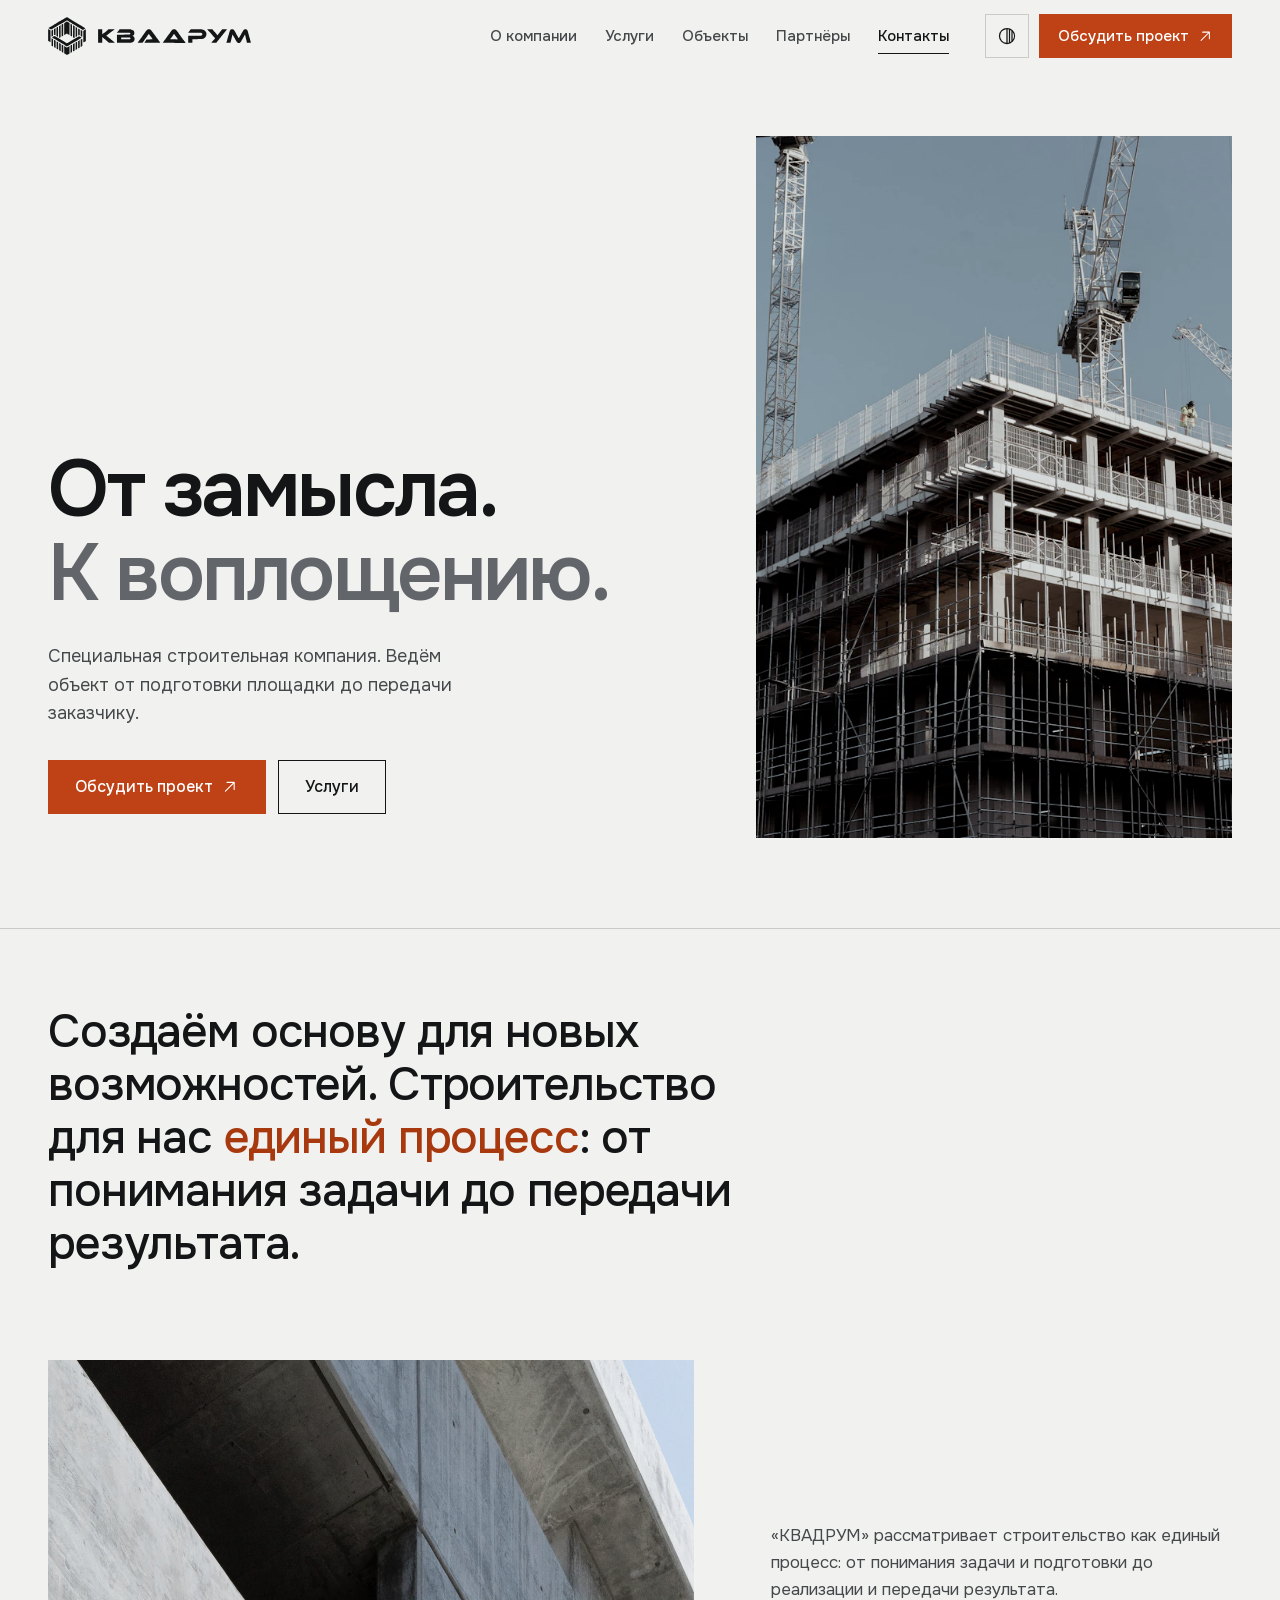
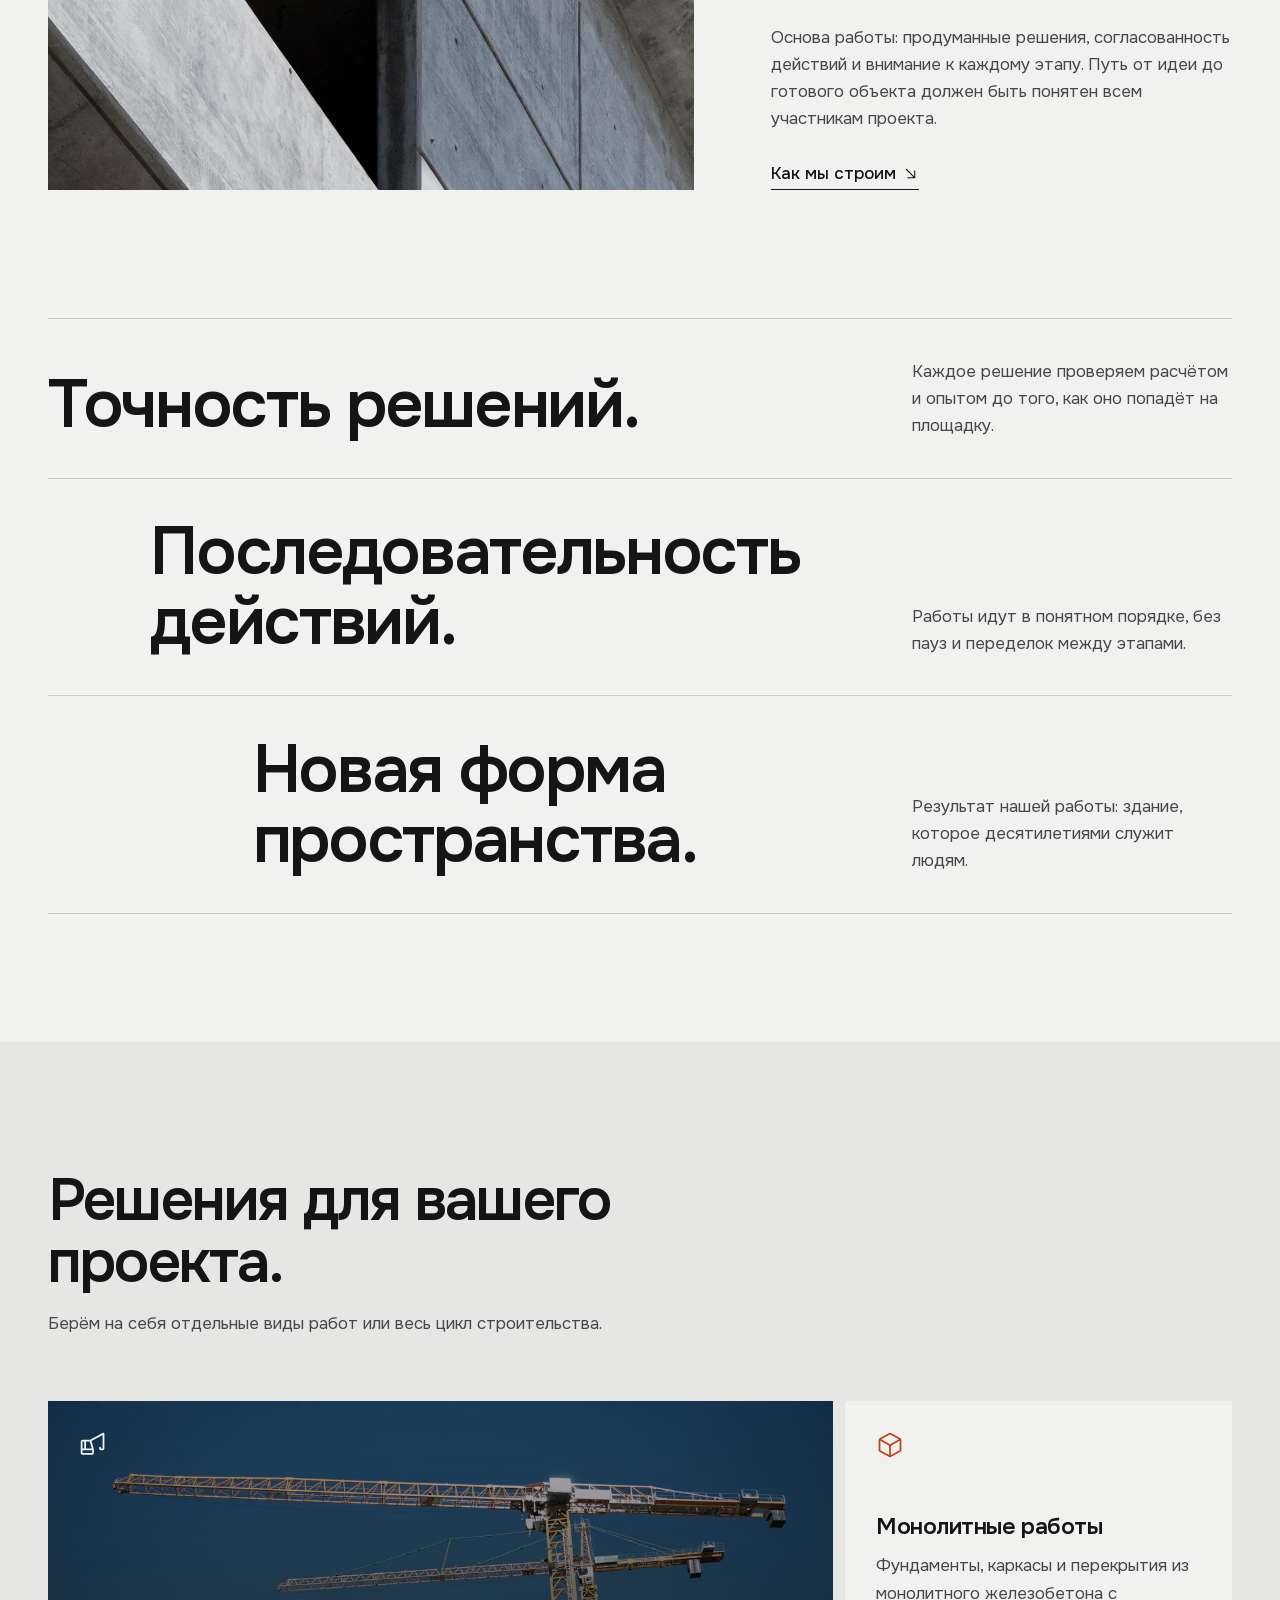
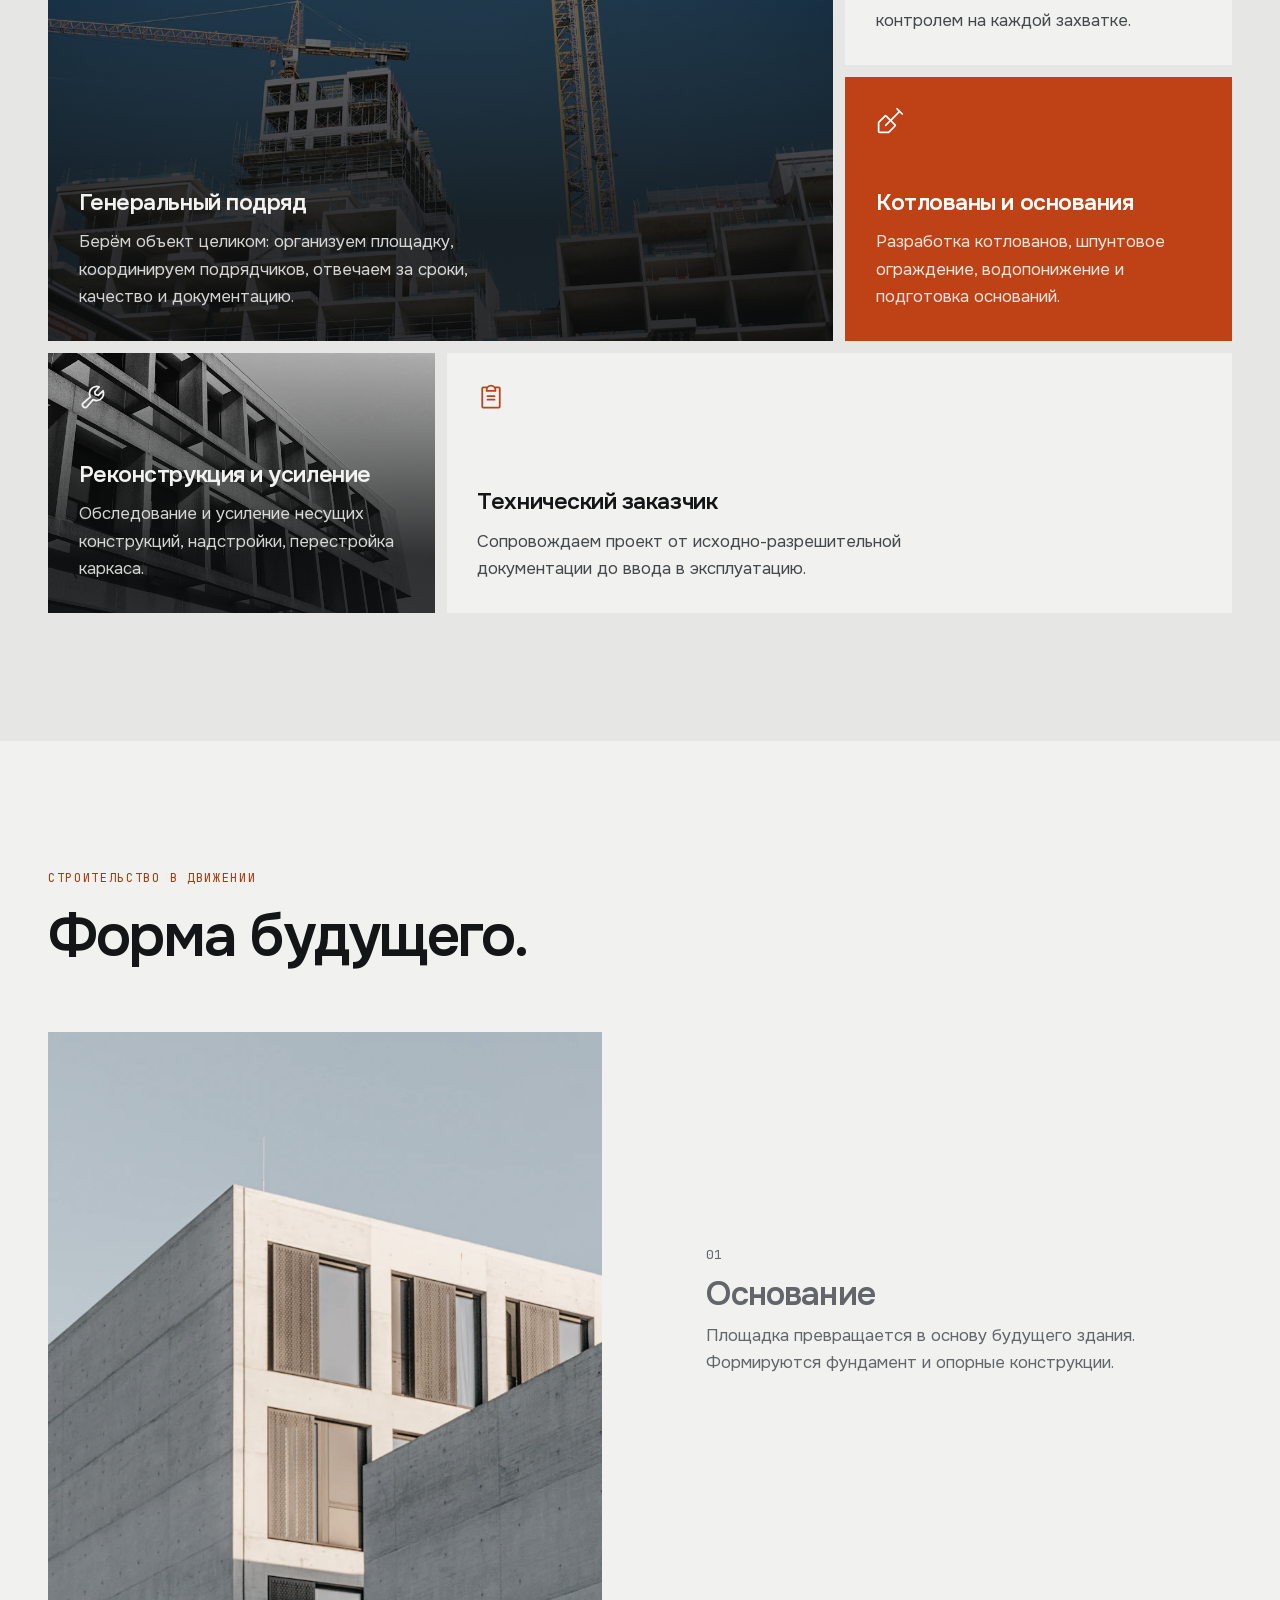
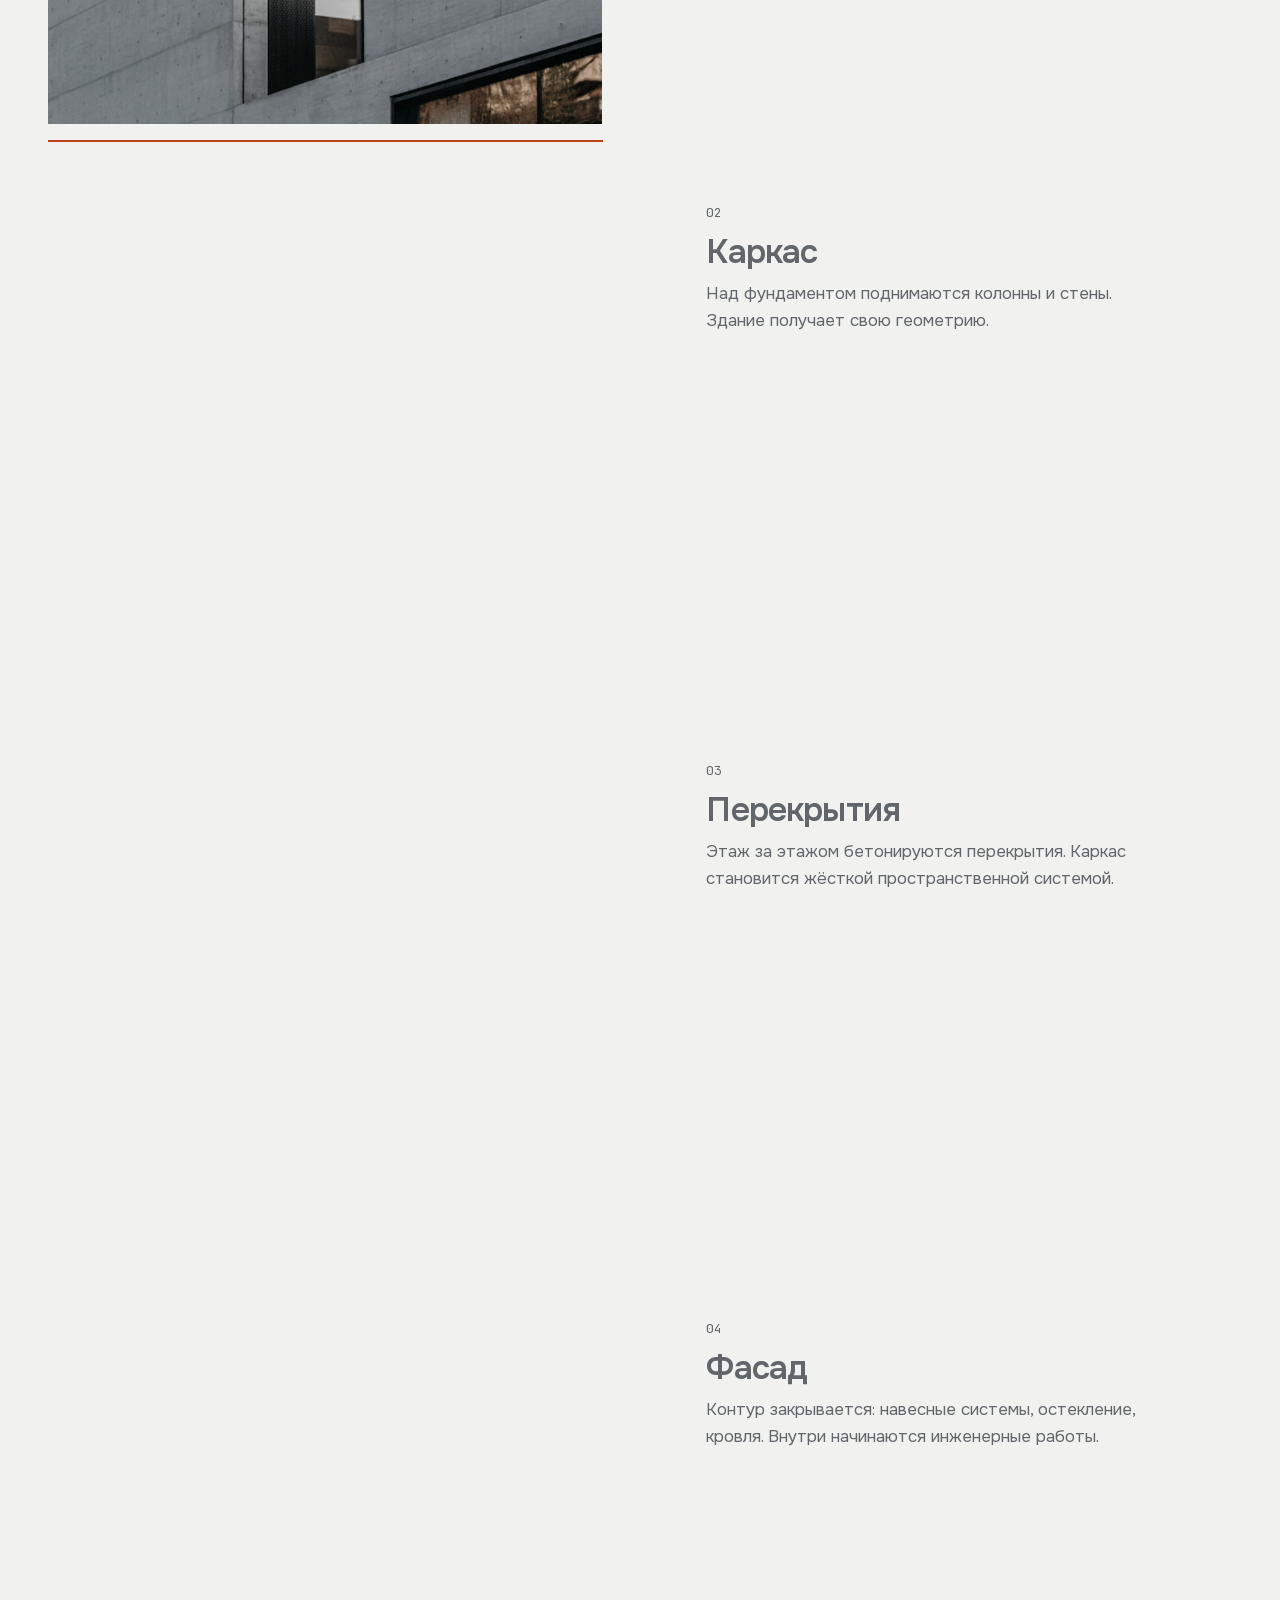
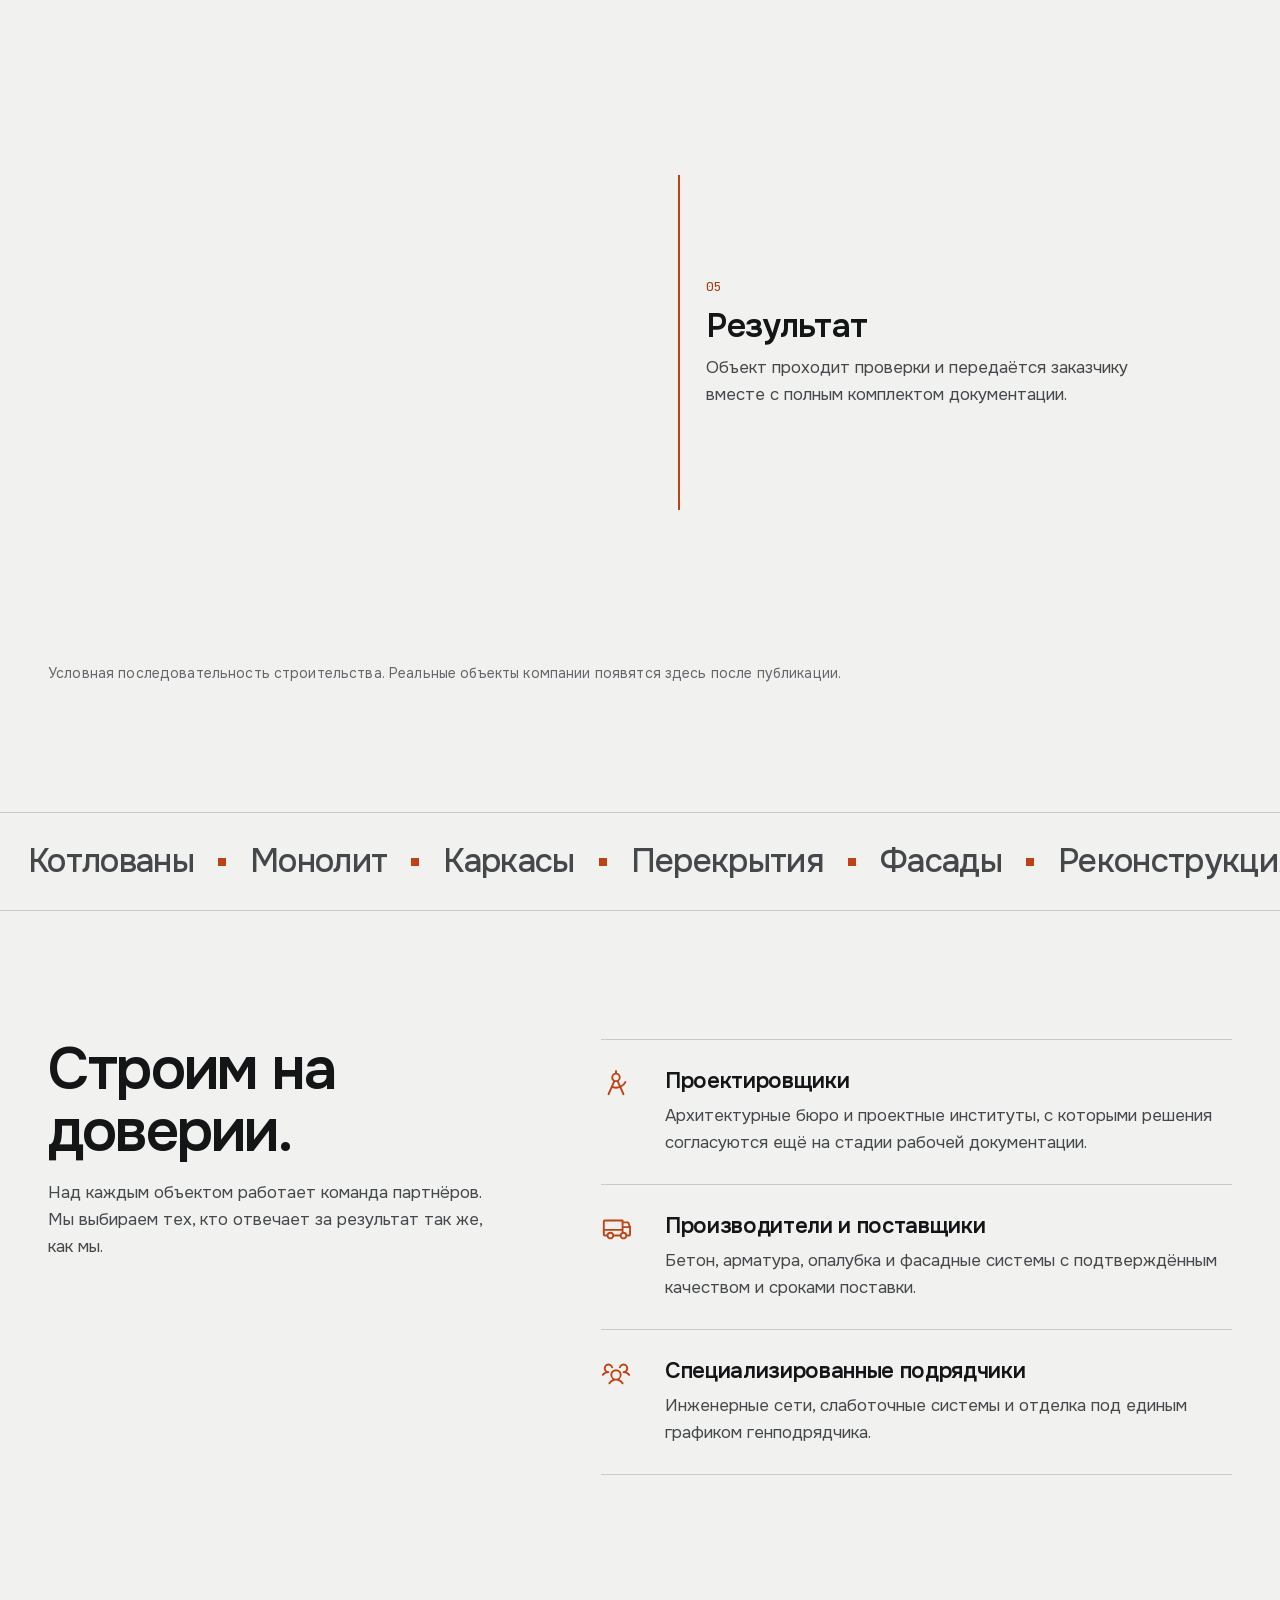
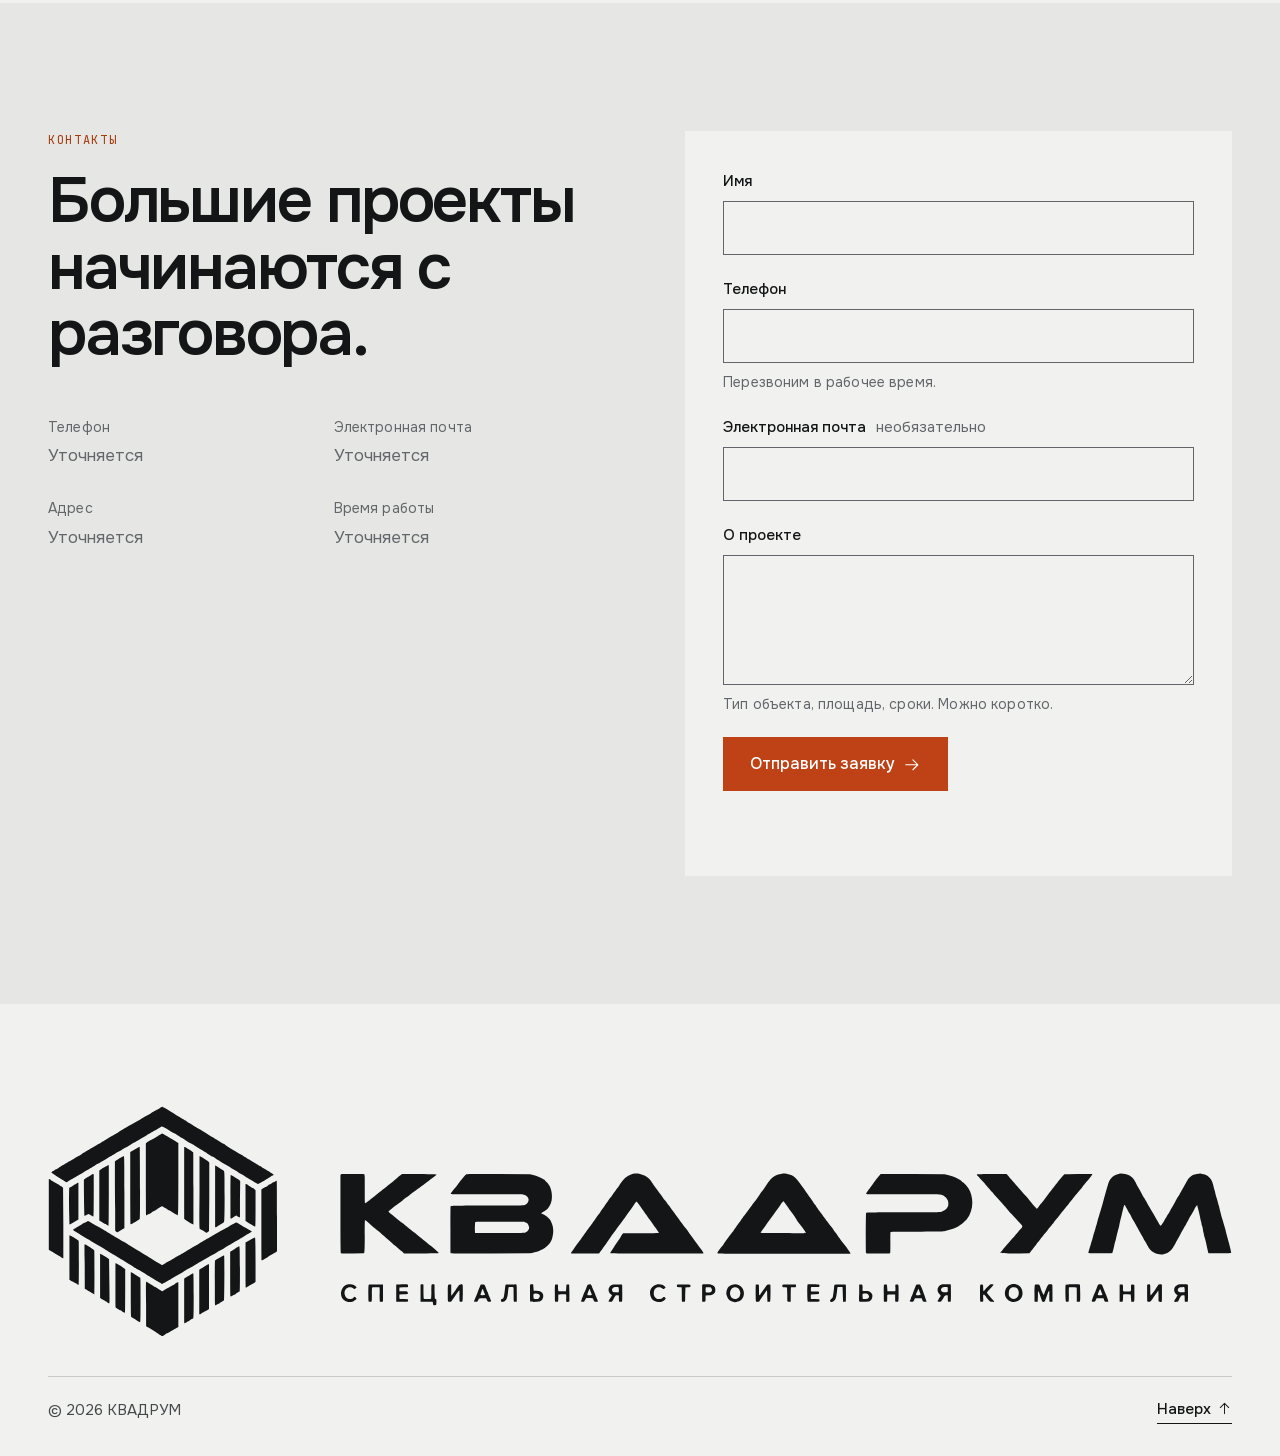
==== index.html @ 4ee28999 "Add files via upload" ====
<!doctype html>
<html lang="ru">
<head>
  <meta charset="utf-8">
  <meta name="robots" content="noindex, nofollow">
  <meta name="viewport" content="width=device-width, initial-scale=1, viewport-fit=cover">
  <title>КВАДРУМ | Специальная строительная компания</title>
  <meta name="description" content="КВАДРУМ ведёт строительство как единый процесс: от подготовки площадки и монолитных работ до сдачи объекта заказчику.">
  <meta name="theme-color" content="#f1f2f0" media="(prefers-color-scheme: light)" data-theme-color="light">
  <meta name="theme-color" content="#101112" media="(prefers-color-scheme: dark)" data-theme-color="dark">
  <meta property="og:type" content="website">
  <meta property="og:title" content="КВАДРУМ | Специальная строительная компания">
  <meta property="og:description" content="От замысла к воплощению. Строительство как единый процесс.">
  <link rel="icon" href="kvadrum-mark.png" type="image/png">

    <link rel="preload" href="onest-cyrillic.woff2" as="font" type="font/woff2" crossorigin>
  <link rel="preload" as="image" fetchpriority="high" href="hero-1280.webp">
  <link rel="stylesheet" href="styles.css">

  <script type="application/ld+json">
  {
    "@context": "https://schema.org",
    "@type": "GeneralContractor",
    "name": "КВАДРУМ",
    "description": "Специальная строительная компания",
    "logo": "kvadrum-logo.svg"
  }
  </script>
  <script>
    // "js" gates entrance/reveal states so the page stays fully visible without JS.
    document.documentElement.classList.add("js");
    // Theme: system by default, manual override remembered per viewer.
    try { const t = localStorage.getItem("kvadrum-theme"); if (t) document.documentElement.dataset.theme = t; } catch (e) {}
  </script>
</head>
<body>
  <svg width="0" height="0" style="position:absolute" aria-hidden="true" focusable="false">
    <symbol id="i-arrow-down-right" viewBox="0 0 256 256"><path d="M200,88V192a8,8,0,0,1-8,8H88a8,8,0,0,1,0-16h84.69L58.34,69.66A8,8,0,0,1,69.66,58.34L184,172.69V88a8,8,0,0,1,16,0Z"/></symbol>
    <symbol id="i-arrow-right" viewBox="0 0 256 256"><path d="M221.66,133.66l-72,72a8,8,0,0,1-11.32-11.32L196.69,136H40a8,8,0,0,1,0-16H196.69L138.34,61.66a8,8,0,0,1,11.32-11.32l72,72A8,8,0,0,1,221.66,133.66Z"/></symbol>
    <symbol id="i-arrow-up-right" viewBox="0 0 256 256"><path d="M200,64V168a8,8,0,0,1-16,0V83.31L69.66,197.66a8,8,0,0,1-11.32-11.32L172.69,72H88a8,8,0,0,1,0-16H192A8,8,0,0,1,200,64Z"/></symbol>
    <symbol id="i-arrow-up" viewBox="0 0 256 256"><path d="M205.66,117.66a8,8,0,0,1-11.32,0L136,59.31V216a8,8,0,0,1-16,0V59.31L61.66,117.66a8,8,0,0,1-11.32-11.32l72-72a8,8,0,0,1,11.32,0l72,72A8,8,0,0,1,205.66,117.66Z"/></symbol>
    <symbol id="i-circle-half" viewBox="0 0 256 256"><path d="M128,24A104,104,0,1,0,232,128,104.11,104.11,0,0,0,128,24Zm8,16.37a86.4,86.4,0,0,1,16,3V212.67a86.4,86.4,0,0,1-16,3Zm32,9.26a87.81,87.81,0,0,1,16,10.54V195.83a87.81,87.81,0,0,1-16,10.54ZM40,128a88.11,88.11,0,0,1,80-87.63V215.63A88.11,88.11,0,0,1,40,128Zm160,50.54V77.46a87.82,87.82,0,0,1,0,101.08Z"/></symbol>
    <symbol id="i-clipboard-text" viewBox="0 0 256 256"><path d="M168,152a8,8,0,0,1-8,8H96a8,8,0,0,1,0-16h64A8,8,0,0,1,168,152Zm-8-40H96a8,8,0,0,0,0,16h64a8,8,0,0,0,0-16Zm56-64V216a16,16,0,0,1-16,16H56a16,16,0,0,1-16-16V48A16,16,0,0,1,56,32H92.26a47.92,47.92,0,0,1,71.48,0H200A16,16,0,0,1,216,48ZM96,64h64a32,32,0,0,0-64,0ZM200,48H173.25A47.93,47.93,0,0,1,176,64v8a8,8,0,0,1-8,8H88a8,8,0,0,1-8-8V64a47.93,47.93,0,0,1,2.75-16H56V216H200Z"/></symbol>
    <symbol id="i-compass-tool" viewBox="0 0 256 256"><path d="M215.12,123.64a8,8,0,1,0-14.24-7.28,79.58,79.58,0,0,1-33.08,33.5l-16.58-37.32A40,40,0,0,0,136,40.8V24a8,8,0,0,0-16,0V40.8a40,40,0,0,0-15.22,71.74L56.69,220.75a8,8,0,1,0,14.62,6.5l25.14-56.56A95.48,95.48,0,0,0,128,176a99.13,99.13,0,0,0,31.6-5.21l25.09,56.46a8,8,0,0,0,14.62-6.5l-25-56.25A95.81,95.81,0,0,0,215.12,123.64ZM128,56a24,24,0,1,1-24,24A24,24,0,0,1,128,56Zm0,104a79.52,79.52,0,0,1-25-4l16.42-36.94a39.81,39.81,0,0,0,17.2,0l16.48,37.06A83.21,83.21,0,0,1,128,160Z"/></symbol>
    <symbol id="i-crane" viewBox="0 0 256 256"><path d="M228.12,17.14a8,8,0,0,0-7.88-.2L102,80H32A16,16,0,0,0,16,96V200a16,16,0,0,0,16,16h88a16,16,0,0,0,16-16V168a7.81,7.81,0,0,0-.34-2.3L113.54,92,216,37.33V160H200v-8a8,8,0,0,0-16,0v8a16,16,0,0,0,16,16h16a16,16,0,0,0,16-16V24A8,8,0,0,0,228.12,17.14ZM98.05,96l19.2,64H64V96ZM48,96v64H32V96ZM32,200h0V176h88v24Z"/></symbol>
    <symbol id="i-cube" viewBox="0 0 256 256"><path d="M223.68,66.15,135.68,18h0a15.88,15.88,0,0,0-15.36,0l-88,48.17a16,16,0,0,0-8.32,14v95.64a16,16,0,0,0,8.32,14l88,48.17a15.88,15.88,0,0,0,15.36,0l88-48.17a16,16,0,0,0,8.32-14V80.18A16,16,0,0,0,223.68,66.15ZM128,32h0l80.34,44L128,120,47.66,76ZM40,90l80,43.78v85.79L40,175.82Zm96,129.57V133.82L216,90v85.78Z"/></symbol>
    <symbol id="i-list" viewBox="0 0 256 256"><path d="M224,128a8,8,0,0,1-8,8H40a8,8,0,0,1,0-16H216A8,8,0,0,1,224,128ZM40,72H216a8,8,0,0,0,0-16H40a8,8,0,0,0,0,16ZM216,184H40a8,8,0,0,0,0,16H216a8,8,0,0,0,0-16Z"/></symbol>
    <symbol id="i-shovel" viewBox="0 0 256 256"><path d="M245.66,58.34l-48-48a8,8,0,0,0-11.32,11.32L204.69,40l-71,71L99.31,76.68a16,16,0,0,0-22.62,0l-56,56A15.89,15.89,0,0,0,16,144v80a16,16,0,0,0,16,16h80a15.86,15.86,0,0,0,11.31-4.69l56-56a16,16,0,0,0,0-22.62L145,122.34l71-71,18.34,18.35a8,8,0,0,0,11.32-11.32ZM168,168l-56,56H32V144L88,88l34.34,34.34-40,40a8,8,0,0,0,11.32,11.32l40-40Z"/></symbol>
    <symbol id="i-truck" viewBox="0 0 256 256"><path d="M255.42,117l-14-35A15.93,15.93,0,0,0,226.58,72H192V64a8,8,0,0,0-8-8H32A16,16,0,0,0,16,72V184a16,16,0,0,0,16,16H49a32,32,0,0,0,62,0h50a32,32,0,0,0,62,0h17a16,16,0,0,0,16-16V120A7.94,7.94,0,0,0,255.42,117ZM192,88h34.58l9.6,24H192ZM32,72H176v64H32ZM80,208a16,16,0,1,1,16-16A16,16,0,0,1,80,208Zm81-24H111a32,32,0,0,0-62,0H32V152H176v12.31A32.11,32.11,0,0,0,161,184Zm31,24a16,16,0,1,1,16-16A16,16,0,0,1,192,208Zm48-24H223a32.06,32.06,0,0,0-31-24V128h48Z"/></symbol>
    <symbol id="i-users-three" viewBox="0 0 256 256"><path d="M244.8,150.4a8,8,0,0,1-11.2-1.6A51.6,51.6,0,0,0,192,128a8,8,0,0,1-7.37-4.89,8,8,0,0,1,0-6.22A8,8,0,0,1,192,112a24,24,0,1,0-23.24-30,8,8,0,1,1-15.5-4A40,40,0,1,1,219,117.51a67.94,67.94,0,0,1,27.43,21.68A8,8,0,0,1,244.8,150.4ZM190.92,212a8,8,0,1,1-13.84,8,57,57,0,0,0-98.16,0,8,8,0,1,1-13.84-8,72.06,72.06,0,0,1,33.74-29.92,48,48,0,1,1,58.36,0A72.06,72.06,0,0,1,190.92,212ZM128,176a32,32,0,1,0-32-32A32,32,0,0,0,128,176ZM72,120a8,8,0,0,0-8-8A24,24,0,1,1,87.24,82a8,8,0,1,0,15.5-4A40,40,0,1,0,37,117.51,67.94,67.94,0,0,0,9.6,139.19a8,8,0,1,0,12.8,9.61A51.6,51.6,0,0,1,64,128,8,8,0,0,0,72,120Z"/></symbol>
    <symbol id="i-wrench" viewBox="0 0 256 256"><path d="M226.76,69a8,8,0,0,0-12.84-2.88l-40.3,37.19-17.23-3.7-3.7-17.23,37.19-40.3A8,8,0,0,0,187,29.24,72,72,0,0,0,88,96,72.34,72.34,0,0,0,94,124.94L33.79,177c-.15.12-.29.26-.43.39a32,32,0,0,0,45.26,45.26c.13-.13.27-.28.39-.42L131.06,162A72,72,0,0,0,232,96,71.56,71.56,0,0,0,226.76,69ZM160,152a56.14,56.14,0,0,1-27.07-7,8,8,0,0,0-9.92,1.77L67.11,211.51a16,16,0,0,1-22.62-22.62L109.18,133a8,8,0,0,0,1.77-9.93,56,56,0,0,1,58.36-82.31l-31.2,33.81a8,8,0,0,0-1.94,7.1L141.83,108a8,8,0,0,0,6.14,6.14l26.35,5.66a8,8,0,0,0,7.1-1.94l33.81-31.2A56.06,56.06,0,0,1,160,152Z"/></symbol>
    <symbol id="i-x" viewBox="0 0 256 256"><path d="M205.66,194.34a8,8,0,0,1-11.32,11.32L128,139.31,61.66,205.66a8,8,0,0,1-11.32-11.32L116.69,128,50.34,61.66A8,8,0,0,1,61.66,50.34L128,116.69l66.34-66.35a8,8,0,0,1,11.32,11.32L139.31,128Z"/></symbol>
  </svg>
  <a class="skip" href="#main">Перейти к содержанию</a>

  <header class="nav" id="top">
    <div class="nav__inner wrap">
      <a class="brand" href="#top" aria-label="КВАДРУМ, на главную">
        <span class="brand__mark" aria-hidden="true"></span>
        <span class="brand__word" aria-hidden="true"></span>
      </a>
      <nav class="nav__links" aria-label="Основная навигация">
        <a href="#about">О компании</a>
        <a href="#services">Услуги</a>
        <a href="#projects">Объекты</a>
        <a href="#partners">Партнёры</a>
        <a href="#contacts">Контакты</a>
      </nav>
      <div class="nav__actions">
        <button class="icon-btn" type="button" data-theme-toggle aria-label="Переключить тему">
          <svg class="ico" aria-hidden="true"><use href="#i-circle-half"/></svg>
        </button>
        <a class="btn btn--primary nav__cta" href="#contacts">Обсудить проект <svg class="ico" aria-hidden="true"><use href="#i-arrow-up-right"/></svg></a>
        <button class="icon-btn nav__burger" type="button" aria-expanded="false" aria-controls="mobile-menu" aria-label="Открыть меню">
          <svg class="ico burger__open" aria-hidden="true"><use href="#i-list"/></svg>
          <svg class="ico burger__close" aria-hidden="true"><use href="#i-x"/></svg>
        </button>
      </div>
    </div>
    <div class="mobile-menu" id="mobile-menu" inert>
      <nav class="wrap" aria-label="Мобильная навигация">
        <a href="#about">О компании</a>
        <a href="#services">Услуги</a>
        <a href="#projects">Объекты</a>
        <a href="#partners">Партнёры</a>
        <a href="#contacts">Контакты</a>
        <a class="btn btn--primary" href="#contacts">Обсудить проект <svg class="ico" aria-hidden="true"><use href="#i-arrow-up-right"/></svg></a>
      </nav>
    </div>
  </header>
  <div class="menu-scrim" data-menu-scrim aria-hidden="true"></div>

  <main id="main">
    <!-- HERO -->
    <section class="hero">
      <div class="hero__grid wrap">
        <div class="hero__copy">
          <h1 class="hero__title">
            <span class="line"><span data-split>От замысла.</span></span>
            <span class="line line--muted"><span data-split>К воплощению.</span></span>
          </h1>
          <p class="hero__lead" data-reveal>Специальная строительная компания. Ведём объект от подготовки площадки до передачи заказчику.</p>
          <div class="hero__ctas" data-reveal>
            <a class="btn btn--primary btn--lg" href="#contacts">Обсудить проект <svg class="ico" aria-hidden="true"><use href="#i-arrow-up-right"/></svg></a>
            <a class="btn btn--ghost btn--lg" href="#services">Услуги</a>
          </div>
        </div>
        <figure class="hero__media">
          <img
            src="hero-1280.webp" srcset="hero-720.webp 720w, hero-1280.webp 1280w" sizes="(min-width: 900px) 42vw, calc(100vw - 32px)"
            width="1100" height="1375" fetchpriority="high"
            alt="Монолитный каркас многоэтажного здания и башенный кран на строительной площадке">
        </figure>
      </div>
    </section>

    <!-- ABOUT -->
    <section class="about" id="about" aria-labelledby="about-title">
      <div class="wrap">
        <h2 class="statement" id="about-title" data-reveal>
          Создаём основу для новых возможностей. Строительство для нас <em>единый процесс</em>: от понимания задачи до передачи результата.
        </h2>
        <div class="about__grid">
          <figure class="about__media" data-reveal="clip">
            <img loading="lazy" decoding="async"
              src="about.webp"
              width="1200" height="800"
              alt="Консоль из архитектурного бетона на фоне неба">
          </figure>
          <div class="about__text">
            <p data-reveal>«КВАДРУМ» рассматривает строительство как единый процесс: от понимания задачи и подготовки до реализации и передачи результата.</p>
            <p data-reveal>Основа работы: продуманные решения, согласованность действий и внимание к каждому этапу. Путь от идеи до готового объекта должен быть понятен всем участникам проекта.</p>
            <a class="link-arrow" href="#projects" data-reveal>Как мы строим <svg class="ico" aria-hidden="true"><use href="#i-arrow-down-right"/></svg></a>
          </div>
        </div>
      </div>
    </section>

    <!-- PRINCIPLES -->
    <section class="principles" aria-label="Принципы работы">
      <div class="wrap">
        <ol class="principles__list">
          <li data-reveal>
            <span class="principles__word">Точность решений.</span>
            <span class="principles__note">Каждое решение проверяем расчётом и опытом до того, как оно попадёт на площадку.</span>
          </li>
          <li data-reveal>
            <span class="principles__word">Последовательность действий.</span>
            <span class="principles__note">Работы идут в понятном порядке, без пауз и переделок между этапами.</span>
          </li>
          <li data-reveal>
            <span class="principles__word">Новая форма пространства.</span>
            <span class="principles__note">Результат нашей работы: здание, которое десятилетиями служит людям.</span>
          </li>
        </ol>
      </div>
    </section>

    <!-- SERVICES -->
    <section class="services" id="services" aria-labelledby="services-title">
      <div class="wrap">
        <header class="section-head">
          <h2 class="section-title" id="services-title" data-reveal>Решения для вашего проекта.</h2>
          <p class="section-lead" data-reveal>Берём на себя отдельные виды работ или весь цикл строительства.</p>
        </header>

        <!-- TODO(контент): состав услуг предложен как черновик, сверить с реальными направлениями компании -->
        <div class="bento">
          <article class="tile tile--feature" data-reveal>
            <img class="tile__bg" loading="lazy" decoding="async"
              src="tile-cranes.webp"
              width="1200" height="900" alt="">
            <div class="tile__body">
              <svg class="ico tile__icon" aria-hidden="true"><use href="#i-crane"/></svg>
              <h3>Генеральный подряд</h3>
              <p>Берём объект целиком: организуем площадку, координируем подрядчиков, отвечаем за сроки, качество и документацию.</p>
            </div>
          </article>
          <article class="tile" data-reveal>
            <svg class="ico tile__icon" aria-hidden="true"><use href="#i-cube"/></svg>
            <h3>Монолитные работы</h3>
            <p>Фундаменты, каркасы и перекрытия из монолитного железобетона с контролем на каждой захватке.</p>
          </article>
          <article class="tile tile--accent" data-reveal>
            <svg class="ico tile__icon" aria-hidden="true"><use href="#i-shovel"/></svg>
            <h3>Котлованы и основания</h3>
            <p>Разработка котлованов, шпунтовое ограждение, водопонижение и подготовка оснований.</p>
          </article>
          <article class="tile tile--photo" data-reveal>
            <img class="tile__bg" loading="lazy" decoding="async"
              src="tile-concrete.webp"
              width="900" height="900" alt="">
            <div class="tile__body">
              <svg class="ico tile__icon" aria-hidden="true"><use href="#i-wrench"/></svg>
              <h3>Реконструкция и усиление</h3>
              <p>Обследование и усиление несущих конструкций, надстройки, перестройка каркаса.</p>
            </div>
          </article>
          <article class="tile tile--wide" data-reveal>
            <svg class="ico tile__icon" aria-hidden="true"><use href="#i-clipboard-text"/></svg>
            <h3>Технический заказчик</h3>
            <p>Сопровождаем проект от исходно-разрешительной документации до ввода в эксплуатацию.</p>
          </article>
        </div>
      </div>
    </section>

    <!-- PROCESS / OBJECTS -->
    <section class="process" id="projects" aria-labelledby="process-title">
      <div class="wrap">
        <header class="section-head">
          <p class="eyebrow" data-reveal>Строительство в движении</p>
          <h2 class="section-title" id="process-title" data-reveal>Форма будущего.</h2>
        </header>

        <div class="process__grid">
          <div class="process__stage" aria-hidden="true">
            <div class="process__frame">
              <img class="is-active" data-stage-img="0" loading="lazy" decoding="async" width="1000" height="1250" alt=""
                   src="stage-1.webp">
              <img data-stage-img="1" loading="lazy" decoding="async" width="1000" height="1250" alt=""
                   src="stage-2.webp">
              <img data-stage-img="2" loading="lazy" decoding="async" width="1000" height="1250" alt=""
                   src="stage-3.webp">
              <img data-stage-img="3" loading="lazy" decoding="async" width="1000" height="1250" alt=""
                   src="stage-4.webp">
              <img data-stage-img="4" loading="lazy" decoding="async" width="1000" height="1250" alt=""
                   src="stage-5.webp">
            </div>
            <div class="process__meter"><span data-stage-meter></span></div>
          </div>

          <ol class="process__steps">
            <li class="step" data-stage="0">
              <img class="step__img" loading="lazy" decoding="async" width="1000" height="700" alt="Арматурные каркасы колонн на уровне фундамента"
                   src="stage-1.webp">
              <span class="step__num">01</span>
              <h3>Основание</h3>
              <p>Площадка превращается в основу будущего здания. Формируются фундамент и опорные конструкции.</p>
            </li>
            <li class="step" data-stage="1">
              <img class="step__img" loading="lazy" decoding="async" width="1000" height="700" alt="Монтажник вяжет арматуру колонн"
                   src="stage-2.webp">
              <span class="step__num">02</span>
              <h3>Каркас</h3>
              <p>Над фундаментом поднимаются колонны и стены. Здание получает свою геометрию.</p>
            </li>
            <li class="step" data-stage="2">
              <img class="step__img" loading="lazy" decoding="async" width="1000" height="700" alt="Монолитные перекрытия и колонны строящегося здания"
                   src="stage-3.webp">
              <span class="step__num">03</span>
              <h3>Перекрытия</h3>
              <p>Этаж за этажом бетонируются перекрытия. Каркас становится жёсткой пространственной системой.</p>
            </li>
            <li class="step" data-stage="3">
              <img class="step__img" loading="lazy" decoding="async" width="1000" height="700" alt="Строительные леса вдоль фасада здания"
                   src="stage-4.webp">
              <span class="step__num">04</span>
              <h3>Фасад</h3>
              <p>Контур закрывается: навесные системы, остекление, кровля. Внутри начинаются инженерные работы.</p>
            </li>
            <li class="step" data-stage="4">
              <img class="step__img" loading="lazy" decoding="async" width="1000" height="700" alt="Готовое здание с фасадом из бетона и деревянных ламелей"
                   src="stage-5.webp">
              <span class="step__num">05</span>
              <h3>Результат</h3>
              <p>Объект проходит проверки и передаётся заказчику вместе с полным комплектом документации.</p>
            </li>
          </ol>
        </div>
        <p class="process__note">Условная последовательность строительства. Реальные объекты компании появятся здесь после публикации.</p>
      </div>
    </section>

    <!-- MARQUEE -->
    <div class="marquee" aria-hidden="true">
      <div class="marquee__track">
        <span>Котлованы</span><span>Монолит</span><span>Каркасы</span><span>Перекрытия</span><span>Фасады</span><span>Реконструкция</span><span>Усиление</span><span>Ввод в эксплуатацию</span>
        <span>Котлованы</span><span>Монолит</span><span>Каркасы</span><span>Перекрытия</span><span>Фасады</span><span>Реконструкция</span><span>Усиление</span><span>Ввод в эксплуатацию</span>
      </div>
    </div>

    <!-- PARTNERS -->
    <section class="partners" id="partners" aria-labelledby="partners-title">
      <div class="wrap partners__grid">
        <div class="partners__intro">
          <h2 class="section-title" id="partners-title" data-reveal>Строим на доверии.</h2>
          <p class="section-lead" data-reveal>Над каждым объектом работает команда партнёров. Мы выбираем тех, кто отвечает за результат так же, как мы.</p>
        </div>
        <!-- TODO(контент): заменить блок ролей на стену логотипов партнёров (SVG), когда будет согласован список -->
        <ul class="roles">
          <li data-reveal>
            <svg class="ico" aria-hidden="true"><use href="#i-compass-tool"/></svg>
            <div><h3>Проектировщики</h3><p>Архитектурные бюро и проектные институты, с которыми решения согласуются ещё на стадии рабочей документации.</p></div>
          </li>
          <li data-reveal>
            <svg class="ico" aria-hidden="true"><use href="#i-truck"/></svg>
            <div><h3>Производители и поставщики</h3><p>Бетон, арматура, опалубка и фасадные системы с подтверждённым качеством и сроками поставки.</p></div>
          </li>
          <li data-reveal>
            <svg class="ico" aria-hidden="true"><use href="#i-users-three"/></svg>
            <div><h3>Специализированные подрядчики</h3><p>Инженерные сети, слаботочные системы и отделка под единым графиком генподрядчика.</p></div>
          </li>
        </ul>
      </div>
    </section>

    <!-- CONTACTS -->
    <section class="contacts" id="contacts" aria-labelledby="contacts-title">
      <div class="wrap contacts__grid">
        <div class="contacts__intro">
          <p class="eyebrow" data-reveal>Контакты</p>
          <h2 class="contacts__title" id="contacts-title" data-reveal>Большие проекты начинаются с разговора.</h2>
          <!-- TODO(контент): заполнить реальные контакты -->
          <dl class="details" data-reveal>
            <div><dt>Телефон</dt><dd class="is-pending">Уточняется</dd></div>
            <div><dt>Электронная почта</dt><dd class="is-pending">Уточняется</dd></div>
            <div><dt>Адрес</dt><dd class="is-pending">Уточняется</dd></div>
            <div><dt>Время работы</dt><dd class="is-pending">Уточняется</dd></div>
          </dl>
        </div>

        <form class="form" novalidate data-reveal>
          <div class="field">
            <label for="f-name">Имя</label>
            <input id="f-name" name="name" type="text" autocomplete="name" enterkeyhint="next" required aria-describedby="f-name-err">
            <p class="field__error" id="f-name-err" hidden>Укажите, как к вам обращаться.</p>
          </div>
          <div class="field">
            <label for="f-phone">Телефон</label>
            <input id="f-phone" name="phone" type="tel" inputmode="tel" autocomplete="tel" enterkeyhint="next" required aria-describedby="f-phone-help f-phone-err">
            <p class="field__help" id="f-phone-help">Перезвоним в рабочее время.</p>
            <p class="field__error" id="f-phone-err" hidden>Проверьте номер: нужно не меньше 10 цифр.</p>
          </div>
          <div class="field">
            <label for="f-email">Электронная почта <span class="optional">необязательно</span></label>
            <input id="f-email" name="email" type="email" autocomplete="email" autocapitalize="none" enterkeyhint="next" aria-describedby="f-email-err">
            <p class="field__error" id="f-email-err" hidden>Похоже, в адресе опечатка.</p>
          </div>
          <div class="field">
            <label for="f-msg">О проекте</label>
            <textarea id="f-msg" name="message" rows="4" aria-describedby="f-msg-help"></textarea>
            <p class="field__help" id="f-msg-help">Тип объекта, площадь, сроки. Можно коротко.</p>
          </div>
          <button class="btn btn--primary btn--lg form__submit" type="submit">
            <span class="form__label">Отправить заявку</span>
            <svg class="ico" aria-hidden="true"><use href="#i-arrow-right"/></svg>
          </button>
          <p class="form__status" role="status" aria-live="polite"></p>
        </form>
      </div>
    </section>
  </main>

  <footer class="footer">
    <div class="wrap">
      <div class="footer__logo" role="img" aria-label="КВАДРУМ, специальная строительная компания"></div>
      <div class="footer__row">
        <span>© 2026 КВАДРУМ</span>
        <a class="link-arrow" href="#top">Наверх <svg class="ico" aria-hidden="true"><use href="#i-arrow-up"/></svg></a>
      </div>
    </div>
  </footer>

  <script src="main.js" defer></script>
</body>
</html>
---- styles.css ----
/* ==========================================================================
   КВАДРУМ landing
   Tokens: concrete neutrals + one signal accent. Shape system: all-sharp (radius 0).
   Z-index scale: nav 30, mobile menu 29, skip link 40.
   ========================================================================== */

:root {
  --bg: #f1f2f0;
  --surface: #e6e7e4;
  --surface-2: #dcdddA;
  --ink: #141516;
  --ink-2: #45484b;
  --ink-3: #62666a;
  --line: #c9cbc7;
  --accent: #bf4216;
  --accent-text: #a8390f;   /* small accent text on bg and surface, AA 4.5:1+ */
  --accent-ink: #ffffff;
  --accent-hover: #a8390f;
  --error: #b3261e;
  --scrim: rgb(16 17 18 / .72);

  --font: "Onest", system-ui, -apple-system, "Segoe UI", Roboto, sans-serif;
  --mono: "JetBrains Mono", ui-monospace, SFMono-Regular, Menlo, monospace;

  --wrap: 1360px;
  --gutter: clamp(16px, 4vw, 48px);
  --nav-h: 72px;
  --ease-out: cubic-bezier(0.23, 1, 0.32, 1);
  --ease-in-out: cubic-bezier(0.77, 0, 0.175, 1);

  color-scheme: light;
}

@media (prefers-color-scheme: dark) {
  :root:not([data-theme="light"]) {
    --bg: #101112;
    --surface: #18191b;
    --surface-2: #202224;
    --ink: #ecedea;
    --ink-2: #b4b7b3;
    --ink-3: #8e928e;
    --line: #2d3033;
    --accent: #e8622f;
    --accent-text: #e8622f;
    --accent-ink: #120a06;
    --accent-hover: #f07a4b;
    --error: #ff8a80;
    color-scheme: dark;
  }
}
:root[data-theme="dark"] {
  --bg: #101112;
  --surface: #18191b;
  --surface-2: #202224;
  --ink: #ecedea;
  --ink-2: #b4b7b3;
  --ink-3: #8e928e;
  --line: #2d3033;
  --accent: #e8622f;
  --accent-text: #e8622f;
  --accent-ink: #120a06;
  --accent-hover: #f07a4b;
  --error: #ff8a80;
  color-scheme: dark;
}

/* ---------- fonts (self-hosted variable fonts, cyrillic + latin subsets) ---------- */
@font-face { font-family: "Onest"; font-style: normal; font-weight: 400 700; font-display: swap;
  src: url(onest-cyrillic.woff2) format("woff2");
  unicode-range: U+0301, U+0400-045F, U+0490-0491, U+04B0-04B1, U+2116; }
@font-face { font-family: "Onest"; font-style: normal; font-weight: 400 700; font-display: swap;
  src: url(onest-latin.woff2) format("woff2");
  unicode-range: U+0000-00FF, U+0131, U+0152-0153, U+02BB-02BC, U+02C6, U+02DA, U+02DC, U+0304, U+0308, U+0329, U+2000-206F, U+20AC, U+2122, U+2191, U+2193, U+2212, U+2215, U+FEFF, U+FFFD; }
@font-face { font-family: "JetBrains Mono"; font-style: normal; font-weight: 400 500; font-display: swap;
  src: url(jbmono-cyrillic.woff2) format("woff2");
  unicode-range: U+0301, U+0400-045F, U+0490-0491, U+04B0-04B1, U+2116; }
@font-face { font-family: "JetBrains Mono"; font-style: normal; font-weight: 400 500; font-display: swap;
  src: url(jbmono-latin.woff2) format("woff2");
  unicode-range: U+0000-00FF, U+0131, U+0152-0153, U+02BB-02BC, U+02C6, U+02DA, U+02DC, U+0304, U+0308, U+0329, U+2000-206F, U+20AC, U+2122, U+2191, U+2193, U+2212, U+2215, U+FEFF, U+FFFD; }

/* ---------- base ---------- */
*, *::before, *::after { box-sizing: border-box; }
html { -webkit-text-size-adjust: 100%; -webkit-tap-highlight-color: transparent; scroll-behavior: smooth; scroll-padding-top: var(--nav-h); }
/* Mobile: instant taps (no double-tap-zoom wait) and no long-press text selection on controls. */
a, button, label { touch-action: manipulation; }
.btn, .icon-btn, .nav__links a, .mobile-menu a { -webkit-user-select: none; user-select: none; -webkit-touch-callout: none; }
body {
  margin: 0;
  background: var(--bg);
  color: var(--ink);
  font-family: var(--font);
  font-size: 1.0625rem; /* 17px at default size; scales with the reader's text-size setting */
  line-height: 1.6;
  font-optical-sizing: auto;
  -webkit-font-smoothing: antialiased;
  text-rendering: optimizeLegibility;
  overflow-x: clip;
}
img { display: block; max-width: 100%; height: auto; }
h1, h2, h3, p, ol, ul, dl, dd, figure { margin: 0; }
ol, ul { padding: 0; list-style: none; }
a { color: inherit; }
button { font: inherit; color: inherit; }

.ico { width: 1em; height: 1em; flex: none; fill: currentColor; }
::selection { background: var(--accent); color: var(--accent-ink); }

:focus-visible { outline: 2px solid var(--accent); outline-offset: 3px; }

.wrap {
  width: 100%; max-width: var(--wrap); margin-inline: auto;
  padding-left: max(var(--gutter), env(safe-area-inset-left, 0px));
  padding-right: max(var(--gutter), env(safe-area-inset-right, 0px));
}

.skip {
  position: fixed; left: 16px; top: -60px; z-index: 40;
  background: var(--ink); color: var(--bg); padding: 10px 16px; text-decoration: none;
}
.skip:focus { top: 12px; }

/* photos: slightly desaturated so the page stays in one tonal family */
.hero__media img, .about__media img, .tile__bg, .process__frame img, .step__img {
  filter: saturate(.55) contrast(1.02);
}

/* ---------- buttons ---------- */
.btn {
  display: inline-flex; align-items: center; justify-content: center; gap: .5em;
  min-height: 44px; padding: 0 18px;
  border: 1px solid transparent; border-radius: 0;
  font-weight: 500; font-size: 15px; line-height: 1; white-space: nowrap;
  text-decoration: none; cursor: pointer;
  transition: background-color .2s var(--ease-out), color .2s var(--ease-out), border-color .2s var(--ease-out), transform .12s var(--ease-out);
}
.btn:active { transform: scale(.98); }
.btn--lg { min-height: 54px; padding: 0 26px; font-size: 16px; }
.btn--primary { background: var(--accent); color: var(--accent-ink); }
.btn--ghost { border-color: var(--ink); color: var(--ink); }
.btn .ico { font-size: 1.1em; }

.icon-btn {
  display: inline-grid; place-items: center; width: 44px; height: 44px;
  background: transparent; border: 1px solid var(--line); border-radius: 0; cursor: pointer;
  transition: border-color .2s var(--ease-out), background-color .2s var(--ease-out), transform .12s var(--ease-out);
}
@media (hover: hover) and (pointer: fine) {
  .btn--primary:hover { background: var(--accent-hover); }
  .btn--ghost:hover { background: var(--ink); color: var(--bg); }
  .icon-btn:hover { border-color: var(--ink); }
}
.btn--primary:active { background: var(--accent-hover); }
.btn--ghost:active { background: var(--ink); color: var(--bg); }
.icon-btn:active { background: var(--surface); transform: scale(.96); }
.icon-btn .ico { font-size: 20px; }

.link-arrow {
  position: relative;
  display: inline-flex; align-items: center; gap: .4em;
  font-weight: 500; text-decoration: none;
  border-bottom: 1px solid currentColor; padding-bottom: 2px;
}
.link-arrow::before { content: ""; position: absolute; inset: -10px -6px; } /* 44px hit area */
.link-arrow .ico { transition: transform .25s var(--ease-out); }
.link-arrow:active { opacity: .6; }
@media (hover: hover) and (pointer: fine) {
  .link-arrow:hover .ico { transform: translate(2px, 2px); }
}

/* ---------- nav ---------- */
.nav {
  position: sticky; top: 0; z-index: 30;
  background: color-mix(in srgb, var(--bg) 76%, transparent);
  backdrop-filter: saturate(180%) blur(20px);
  -webkit-backdrop-filter: saturate(180%) blur(20px);
}
/* Scroll edge effect: a soft fade where content slides under the header, only once it does. */
.nav::after {
  content: ""; position: absolute; left: 0; right: 0; top: 100%; height: 14px; pointer-events: none;
  background: linear-gradient(to bottom, color-mix(in srgb, var(--ink) 9%, transparent), transparent);
  opacity: 0; transition: opacity .3s var(--ease-out);
}
.nav.is-scrolled::after { opacity: 1; }
.nav.menu-is-open::after { opacity: 0; }
.nav__inner { height: var(--nav-h); display: flex; align-items: center; gap: 24px; }

.brand { display: inline-flex; align-items: center; gap: 12px; min-height: 44px; color: var(--ink); text-decoration: none; margin-right: auto; }
.brand__mark, .brand__word, .footer__logo {
  display: block; background: currentColor;
  -webkit-mask-repeat: no-repeat; mask-repeat: no-repeat;
  -webkit-mask-size: contain; mask-size: contain;
  -webkit-mask-position: left center; mask-position: left center;
}
.brand__mark { width: 38px; height: 38px; -webkit-mask-image: url(kvadrum-mark.svg); mask-image: url(kvadrum-mark.svg); }
.brand__word { width: 153px; height: 14px; -webkit-mask-image: url(kvadrum-wordmark.svg); mask-image: url(kvadrum-wordmark.svg); }

.nav__links { display: flex; gap: 28px; }
.nav__links a {
  position: relative; font-size: 15px; font-weight: 500; color: var(--ink-2); text-decoration: none; padding: 6px 0; white-space: nowrap;
  transition: color .2s var(--ease-out);
}
.nav__links a::after {
  content: ""; position: absolute; left: 0; right: 0; bottom: 0; height: 1px; background: currentColor;
  transform: scaleX(0); transform-origin: left; transition: transform .3s var(--ease-out);
}
.nav__links a[aria-current="true"] { color: var(--ink); }
.nav__links a[aria-current="true"]::after { transform: scaleX(1); }
@media (hover: hover) and (pointer: fine) {
  .nav__links a:hover { color: var(--ink); }
  .nav__links a:hover::after { transform: scaleX(1); }
}

.nav__actions { display: flex; align-items: center; gap: 10px; margin-left: 12px; }
.nav__burger { display: none; }

.mobile-menu {
  position: absolute; left: 0; right: 0; top: 100%;
  border-top: 1px solid var(--line); background: var(--bg);
  box-shadow: 0 24px 48px -24px rgb(10 11 12 / .28);
  max-height: calc(100dvh - var(--nav-h)); overflow-y: auto; overscroll-behavior: contain;
  /* closed: tucked just under the header. Transitions (not keyframes) so a second tap reverses mid-flight. */
  opacity: 0; transform: translateY(-12px); visibility: hidden; pointer-events: none;
  transition: opacity 180ms var(--ease-out), transform 260ms var(--ease-out), visibility 0s linear 260ms;
}
.mobile-menu[data-open] {
  opacity: 1; transform: none; visibility: visible; pointer-events: auto;
  transition: opacity 220ms var(--ease-out), transform 360ms var(--ease-out), visibility 0s;
}
.mobile-menu nav > * { opacity: 0; transform: translateY(-6px); transition: opacity 160ms var(--ease-out), transform 160ms var(--ease-out); }
.mobile-menu[data-open] nav > * {
  opacity: 1; transform: none;
  transition: opacity 260ms var(--ease-out), transform 360ms var(--ease-out);
  transition-delay: calc(40ms + var(--i, 0) * 30ms);
}
.mobile-menu a:not(.btn):active { color: var(--accent-text); }
.mobile-menu a[aria-current="true"] { color: var(--accent-text); }
.mobile-menu nav { display: grid; gap: 4px; padding-block: 16px 24px; }

/* Dim to focus: the page recedes while the menu is the task. Tap it to close. */
.menu-scrim {
  position: fixed; inset: var(--nav-h) 0 0 0; z-index: 29;
  background: rgb(10 11 12 / .36);
  opacity: 0; pointer-events: none;
  transition: opacity 260ms var(--ease-out);
}
.menu-scrim.is-open { opacity: 1; pointer-events: auto; }
html.menu-open { overflow: hidden; }

/* Burger morphs into a cross in place, so it's obvious the same button closes the menu. */
.nav__burger { position: relative; }
.nav__burger .ico { grid-area: 1 / 1; transition: opacity 180ms var(--ease-out), transform 260ms var(--ease-out); }
.burger__close { opacity: 0; transform: rotate(-90deg) scale(.6); }
.nav__burger[aria-expanded="true"] .burger__open { opacity: 0; transform: rotate(90deg) scale(.6); }
.nav__burger[aria-expanded="true"] .burger__close { opacity: 1; transform: none; }
.mobile-menu a:not(.btn) { font-size: 22px; font-weight: 500; text-decoration: none; padding: 10px 0; }
.mobile-menu .btn { margin-top: 12px; }

@media (max-width: 1179px) {
  .nav__links, .nav__cta { display: none; }
  .nav__burger { display: inline-grid; }
}
@media (max-width: 359px) {
  .hero .hero__title { font-size: 34px; }
  .hero__ctas .btn { flex: 1 1 100%; }
}
@media (max-width: 379px) {
  .nav__inner { gap: 12px; }
  .brand { gap: 9px; }
  .brand__mark { width: 32px; height: 32px; }
  .brand__word { width: 120px; height: 11px; }
  .nav__actions { gap: 8px; margin-left: 0; }
}

/* ---------- hero ---------- */
.hero { padding-block: clamp(24px, 5vw, 64px) clamp(48px, 7vw, 96px); }
.hero__grid {
  display: grid; grid-template-columns: 1fr; gap: 32px;
}
.hero__title {
  font-size: clamp(44px, 6.2vw, 92px);
  line-height: 1.02; letter-spacing: -0.035em; font-weight: 600;
}
.hero__title .line { display: block; overflow: hidden; padding-bottom: .04em; }
.hero__title .line > span { display: inline-block; }
.line--muted { color: var(--ink-3); }
.hero__lead { margin-top: 24px; max-width: 34ch; font-size: clamp(17px, 1.4vw, 20px); color: var(--ink-2); }
.hero__ctas { margin-top: 32px; display: flex; flex-wrap: wrap; gap: 12px; }
.hero__media { aspect-ratio: 4 / 5; overflow: hidden; background: var(--surface); }
.hero__media img { width: 100%; height: 100%; object-fit: cover; }

@media (min-width: 900px) {
  .hero { min-height: calc(100dvh - var(--nav-h)); display: flex; align-items: stretch; }
  .hero__grid { grid-template-columns: 1.15fr .85fr; gap: clamp(32px, 5vw, 80px); align-items: end; }
  .hero__copy { padding-bottom: clamp(8px, 2vw, 24px); }
  .hero__media { aspect-ratio: auto; height: min(78dvh, 820px); }
}

@media (orientation: landscape) and (max-height: 540px) and (min-width: 560px) {
  .hero { padding-block: 16px 40px; }
  .hero__grid { grid-template-columns: 1.2fr .8fr; gap: 28px; align-items: center; }
  .hero__title { font-size: clamp(34px, 6.4vw, 56px); }
  .hero__lead { margin-top: 14px; }
  .hero__ctas { margin-top: 20px; }
  .hero__media { aspect-ratio: auto; height: calc(100svh - var(--nav-h) - 40px); min-height: 220px; }
}

/* ---------- section scaffolding ---------- */
section { padding-block: clamp(72px, 10vw, 144px); }
.section-head { max-width: 760px; margin-bottom: clamp(40px, 5vw, 64px); }
.section-title { font-size: clamp(34px, 4.6vw, 64px); line-height: 1.05; letter-spacing: -0.03em; font-weight: 600; }
.section-lead { margin-top: 16px; max-width: 52ch; color: var(--ink-2); font-size: clamp(17px, 1.3vw, 19px); }
.eyebrow {
  font-family: var(--mono); font-size: 12px; letter-spacing: .14em; text-transform: uppercase;
  color: var(--accent-text); margin-bottom: 18px;
}

/* ---------- about ---------- */
.about { padding-top: clamp(48px, 6vw, 96px); border-top: 1px solid var(--line); }
.statement {
  font-size: clamp(28px, 3.6vw, 52px); line-height: 1.15; letter-spacing: -0.025em; font-weight: 500;
  max-width: 24ch;
}
.statement em { font-style: normal; color: var(--accent-text); }
.about__grid { margin-top: clamp(48px, 7vw, 96px); display: grid; gap: 32px; }
.about__media { aspect-ratio: 3 / 2; overflow: hidden; background: var(--surface); }
.about__media img { width: 100%; height: 100%; object-fit: cover; }
.about__text { display: grid; gap: 20px; align-content: start; max-width: 46ch; color: var(--ink-2); }
.about__text .link-arrow { justify-self: start; color: var(--ink); margin-top: 8px; }
@media (min-width: 900px) {
  .about__grid { grid-template-columns: 7fr 5fr; gap: clamp(40px, 6vw, 96px); align-items: end; }
}

/* ---------- principles ---------- */
.principles { padding-block: 0 clamp(72px, 10vw, 144px); }
.principles__list { border-top: 1px solid var(--line); }
.principles__list li {
  display: grid; gap: 8px; padding-block: clamp(24px, 3vw, 40px);
  border-bottom: 1px solid var(--line);
}
.principles__word { font-size: clamp(30px, 5.2vw, 76px); line-height: 1.05; letter-spacing: -0.035em; font-weight: 600; }
.principles__note { color: var(--ink-2); max-width: 40ch; }
@media (min-width: 900px) {
  .principles__list li { grid-template-columns: 1fr 320px; align-items: end; gap: 48px; }
  .principles__list li:nth-child(2) { padding-left: 8vw; }
  .principles__list li:nth-child(3) { padding-left: 16vw; }
}

/* ---------- services bento ---------- */
.services { background: var(--surface); }
.bento { display: grid; gap: 12px; grid-template-columns: 1fr; }
.tile {
  position: relative; overflow: hidden; isolation: isolate;
  background: var(--bg); padding: clamp(24px, 2.4vw, 36px);
  min-height: 260px; display: flex; flex-direction: column; justify-content: flex-end; gap: 12px;
}
.tile h3 { font-size: clamp(22px, 1.8vw, 28px); line-height: 1.15; letter-spacing: -0.02em; font-weight: 600; }
.tile p { color: var(--ink-2); max-width: 42ch; }
.tile__icon { font-size: 28px; color: var(--accent); margin-bottom: auto; }
.tile__bg { position: absolute; inset: 0; width: 100%; height: 100%; object-fit: cover; z-index: -2; transition: transform .8s var(--ease-out); }
.tile--feature, .tile--photo { color: #f3f3f1; }
.tile--feature::after, .tile--photo::after {
  content: ""; position: absolute; inset: 0; z-index: -1;
  background: linear-gradient(180deg, rgb(12 13 14 / .15) 0%, rgb(12 13 14 / .82) 78%);
}
.tile--feature p, .tile--photo p { color: rgb(243 243 241 / .86); }
.tile--feature .tile__icon, .tile--photo .tile__icon { color: #f3f3f1; }
.tile__body { display: flex; flex-direction: column; gap: 12px; height: 100%; }
.tile--accent { background: var(--accent); color: var(--accent-ink); }
.tile--accent p { color: color-mix(in srgb, var(--accent-ink) 86%, transparent); }
.tile--accent .tile__icon { color: var(--accent-ink); }
@media (hover: hover) and (pointer: fine) {
  .tile:hover .tile__bg { transform: scale(1.04); }
}

@media (max-width: 699px) {
  .tile { min-height: 0; }
  .tile__icon { margin-bottom: 12px; }
  .tile--feature, .tile--photo { min-height: 340px; }
  .tile--feature .tile__icon, .tile--photo .tile__icon { margin-bottom: auto; }
}
@media (min-width: 700px) {
  .bento { grid-template-columns: repeat(2, 1fr); }
  .tile--feature { grid-column: 1 / -1; min-height: 420px; }
  .tile--wide { grid-column: 1 / -1; }
}
@media (min-width: 1024px) {
  .bento { grid-template-columns: repeat(6, 1fr); grid-auto-rows: minmax(260px, auto); }
  .tile--feature { grid-column: 1 / 5; grid-row: span 2; min-height: 540px; }
  .bento > :nth-child(2) { grid-column: 5 / 7; }
  .bento > :nth-child(3) { grid-column: 5 / 7; }
  .tile--photo { grid-column: 1 / 3; }
  .tile--wide { grid-column: 3 / 7; }
}

/* ---------- process ---------- */
.process__grid { display: grid; gap: 40px; }
.process__stage { display: none; }
.step { display: grid; gap: 10px; padding-block: 24px; border-top: 1px solid var(--line); }
.step__img { aspect-ratio: 16 / 10; width: 100%; object-fit: cover; margin-bottom: 12px; background: var(--surface); }
.step__num { font-family: var(--mono); font-size: 13px; color: var(--accent-text); }
.step h3 { font-size: clamp(26px, 2.6vw, 40px); line-height: 1.1; letter-spacing: -0.025em; font-weight: 600; }
.step p { color: var(--ink-2); max-width: 40ch; }
.process__note { margin-top: 40px; font-size: 14px; letter-spacing: .01em; color: var(--ink-3); }

@media (min-width: 900px) {
  .process__grid { grid-template-columns: 1fr 1fr; gap: clamp(40px, 6vw, 96px); align-items: start; }
  .process__stage {
    display: block; position: sticky; top: calc(var(--nav-h) + 24px);
  }
  .process__frame { position: relative; aspect-ratio: 4 / 5; max-height: calc(100dvh - var(--nav-h) - 96px); width: 100%; overflow: hidden; background: var(--surface); }
  .process__frame img { position: absolute; inset: 0; width: 100%; height: 100%; object-fit: cover; opacity: 0; }
  .process__frame img.is-active { opacity: 1; }
  .process__meter { margin-top: 16px; height: 2px; background: var(--line); }
  .process__meter span { display: block; height: 100%; width: 20%; background: var(--accent); transform-origin: left; }
  .step__img { display: none; }
  .step { min-height: 62dvh; align-content: center; border-top: 0; padding-block: 0; }
  .step h3, .step p, .step__num { transition: color .4s var(--ease-out), opacity .4s var(--ease-out); }
}

/* ---------- marquee ---------- */
.marquee { overflow: hidden; border-block: 1px solid var(--line); padding-block: 22px; }
.marquee__track { display: flex; width: max-content; gap: 0; }
.marquee__track span {
  font-size: clamp(22px, 2.6vw, 36px); font-weight: 500; letter-spacing: -0.02em; white-space: nowrap; color: var(--ink-2);
  padding-inline: 28px; position: relative;
}
.marquee__track span::after {
  content: ""; position: absolute; right: -4px; top: 50%; width: 8px; height: 8px; background: var(--accent); transform: translateY(-50%);
}

/* ---------- partners ---------- */
.partners__grid { display: grid; gap: 48px; }
.roles { display: grid; gap: 0; }
.roles li { display: grid; grid-template-columns: 44px 1fr; gap: 20px; padding-block: 28px; border-top: 1px solid var(--line); }
.roles li:last-child { border-bottom: 1px solid var(--line); }
.roles .ico { font-size: 30px; color: var(--accent); }
.roles h3 { font-size: 22px; font-weight: 600; letter-spacing: -0.015em; line-height: 1.25; }
.roles p { margin-top: 6px; color: var(--ink-2); max-width: 52ch; }
@media (min-width: 900px) {
  .partners__grid { grid-template-columns: 5fr 7fr; gap: clamp(48px, 8vw, 128px); }
  .partners__intro { position: sticky; top: calc(var(--nav-h) + 40px); align-self: start; }
}

/* ---------- contacts ---------- */
.contacts { background: var(--surface); }
.contacts__grid { display: grid; gap: 56px; }
.contacts__title { font-size: clamp(36px, 5vw, 72px); line-height: 1.04; letter-spacing: -0.035em; font-weight: 600; max-width: 14ch; }
.details { margin-top: 48px; display: grid; grid-template-columns: 1fr 1fr; gap: 28px 24px; }
.details dt { font-size: 14px; letter-spacing: .01em; color: var(--ink-3); }
.details dd { margin-top: 4px; font-weight: 500; }
.details dd.is-pending { color: var(--ink-3); font-weight: 400; }

.form { display: grid; gap: 22px; background: var(--bg); padding: clamp(24px, 3vw, 44px); align-self: start; }
.field { display: grid; gap: 8px; }
.field label { font-size: 15px; font-weight: 500; }
.optional { font-weight: 400; color: var(--ink-3); margin-left: 6px; }
.field input, .field textarea {
  width: 100%; font: inherit; font-size: max(16px, 1rem); color: var(--ink);
  background: var(--bg); border: 1px solid var(--ink-3); border-radius: 0;
  padding: 13px 14px; min-height: 50px;
  transition: border-color .2s var(--ease-out), box-shadow .2s var(--ease-out);
}
.field textarea { resize: vertical; min-height: 120px; }
@media (hover: hover) and (pointer: fine) {
  .field input:hover, .field textarea:hover { border-color: var(--ink-2); }
}
.field input:focus, .field textarea:focus { outline: none; border-color: var(--accent); box-shadow: 0 0 0 1px var(--accent); }
.field__help { font-size: 14px; letter-spacing: .01em; color: var(--ink-3); }
.field__error { font-size: 14px; color: var(--error); }
.field.has-error input { border-color: var(--error); box-shadow: 0 0 0 1px var(--error); }
.form__submit { justify-self: start; }
.form__submit[aria-busy="true"] { pointer-events: none; opacity: .75; }
.form__status { font-size: 15px; min-height: 1.6em; }
.form__status.is-success { color: var(--ink); font-weight: 500; }
.form__status.is-error { color: var(--error); }

@media (min-width: 900px) {
  .contacts__grid { grid-template-columns: 1fr 1fr; gap: clamp(48px, 7vw, 112px); }
}
@media (max-width: 479px) {
  .form__submit { justify-self: stretch; }
}
@media (max-width: 359px) {
  .details { grid-template-columns: 1fr; }
}

/* ---------- footer ---------- */
.footer { padding-block: clamp(56px, 8vw, 112px) 32px; }
.footer__logo {
  width: 100%; aspect-ratio: 4478 / 869; color: var(--ink);
  -webkit-mask-image: url(kvadrum-logo.svg); mask-image: url(kvadrum-logo.svg);
}
.footer__row {
  margin-top: 40px; padding-top: 20px; border-top: 1px solid var(--line);
  display: flex; justify-content: space-between; align-items: center; gap: 16px; font-size: 15px; color: var(--ink-2);
}
.footer__row .link-arrow { color: var(--ink); }

/* ==========================================================================
   Motion
   Every rule below answers one question: what does this movement explain?
   - Hero entrance: first read, sets the order headline > lead > action > image.
   - Scroll reveals: content arrives as the reader reaches it, once.
   - Process: state indication, which stage the sticky image is showing.
   - Marquee: breadth of work types without a long list.
   Only transform, opacity and clip-path are animated.
   ========================================================================== */

@keyframes rise-in { from { transform: translateY(105%); } to { transform: translateY(0); } }
@keyframes fade-up { from { opacity: 0; transform: translateY(16px); } to { opacity: 1; transform: none; } }
@keyframes unmask { from { clip-path: inset(100% 0 0 0); } to { clip-path: inset(0 0 0 0); } }
@keyframes settle { from { transform: scale(1.12); } to { transform: scale(1); } }
@keyframes fade-in { from { opacity: 0; } to { opacity: 1; } }
@keyframes marquee { to { transform: translateX(-50%); } }

@media (prefers-reduced-motion: no-preference) {
  /* ---- hero entrance (plays once on load) ---- */
  .js .hero__title .line > span { animation: rise-in 900ms var(--ease-out) both; }
  .js .hero__title .line:nth-child(2) > span { animation-delay: 90ms; }
  .js .hero__lead { animation: fade-up 700ms var(--ease-out) 320ms both; }
  .js .hero__ctas { animation: fade-up 700ms var(--ease-out) 400ms both; }
  .js .hero__media { animation: unmask 1100ms var(--ease-in-out) both; }
  .js .hero__media img { animation: settle 1600ms var(--ease-out) both; }

  /* ---- scroll reveals (hero handled above) ---- */
  .js main > :not(.hero) [data-reveal] {
    opacity: 0;
    transform: translateY(24px);
    transition: opacity 700ms var(--ease-out), transform 700ms var(--ease-out);
    transition-delay: calc(var(--i, 0) * 70ms);
  }
  /* clip lives on the child: IntersectionObserver ignores a fully clipped target */
  .js main > :not(.hero) [data-reveal="clip"] { opacity: 1; transform: none; }
  .js main > :not(.hero) [data-reveal="clip"] > img {
    clip-path: inset(0 0 100% 0);
    transition: clip-path 1000ms var(--ease-in-out);
  }
  .js main > :not(.hero) [data-reveal].is-in { opacity: 1; transform: none; }
  .js main > :not(.hero) [data-reveal="clip"].is-in > img { clip-path: inset(0 0 0 0); }

  /* ---- process: crossfade + meter ---- */
  .process__frame img {
    transform: scale(1.06);
    transition: opacity 600ms var(--ease-out), transform 1200ms var(--ease-out);
  }
  .process__frame img.is-active { transform: scale(1); }
  .process__meter span { transition: transform 500ms var(--ease-in-out); }

  /* ---- marquee ---- */
  .marquee__track { animation: marquee 48s linear infinite; }

  /* ---- form feedback ---- */
  .field__error:not([hidden]), .form__status:not(:empty) { animation: fade-up 220ms var(--ease-out) both; }
}

@media (prefers-reduced-motion: no-preference) and (hover: hover) and (pointer: fine) {
  .marquee:hover .marquee__track { animation-play-state: paused; }
}

/* Reduced motion keeps comprehension (fades, active states), drops travel. */
@media (prefers-reduced-motion: reduce) {
  html { scroll-behavior: auto; }
  .js main > :not(.hero) [data-reveal] { opacity: 0; transition: opacity 400ms ease; }
  .js main > :not(.hero) [data-reveal].is-in { opacity: 1; }
  .process__frame img { transition: opacity 300ms ease; }
  .step::before { transition: none; }
  .marquee__track { flex-wrap: wrap; width: auto; justify-content: center; row-gap: 8px; }
  .marquee__track span:nth-child(n + 9) { display: none; }
}

/* Active stage reads at a glance (desktop sticky layout only). Colour shift instead of opacity
   so inactive steps still pass WCAG AA: ink-3 on bg is 5.1:1. */
@media (min-width: 900px) {
  .step { position: relative; padding-left: 28px; }
  .step::before {
    content: ""; position: absolute; left: 0; top: 20%; bottom: 20%; width: 2px; background: var(--accent);
    transform: scaleY(0); transform-origin: top; transition: transform 500ms var(--ease-in-out);
  }
  .step.is-current::before { transform: scaleY(1); }
  .step:not(.is-current) h3, .step:not(.is-current) p { color: var(--ink-3); }
  .step:not(.is-current) .step__num { color: var(--ink-3); }
}

/* Reduced transparency: frosted surfaces become solid. */
@media (prefers-reduced-transparency: reduce) {
  .nav { background: var(--bg); backdrop-filter: none; -webkit-backdrop-filter: none; }
}
/* Increased contrast: solid chrome with a defined edge. */
@media (prefers-contrast: more) {
  .nav { background: var(--bg); backdrop-filter: none; -webkit-backdrop-filter: none; border-bottom: 1px solid var(--ink); }
  .nav::after { display: none; }
  .mobile-menu { border-bottom: 1px solid var(--ink); }
}
/* Reduced motion: the menu and burger cross-fade in place, no travel or rotation. */
@media (prefers-reduced-motion: reduce) {
  .mobile-menu, .mobile-menu[data-open], .mobile-menu nav > *, .mobile-menu[data-open] nav > * { transform: none; transition-delay: 0s; }
  .nav__burger .ico, .burger__close, .nav__burger[aria-expanded="true"] .burger__open { transform: none; }
  ::view-transition-old(root), ::view-transition-new(root) { animation: none; }
}
/* Theme switch: a short cross-fade instead of an abrupt brightness jump (see main.js). */
::view-transition-old(root), ::view-transition-new(root) { animation-duration: 260ms; animation-timing-function: ease; }
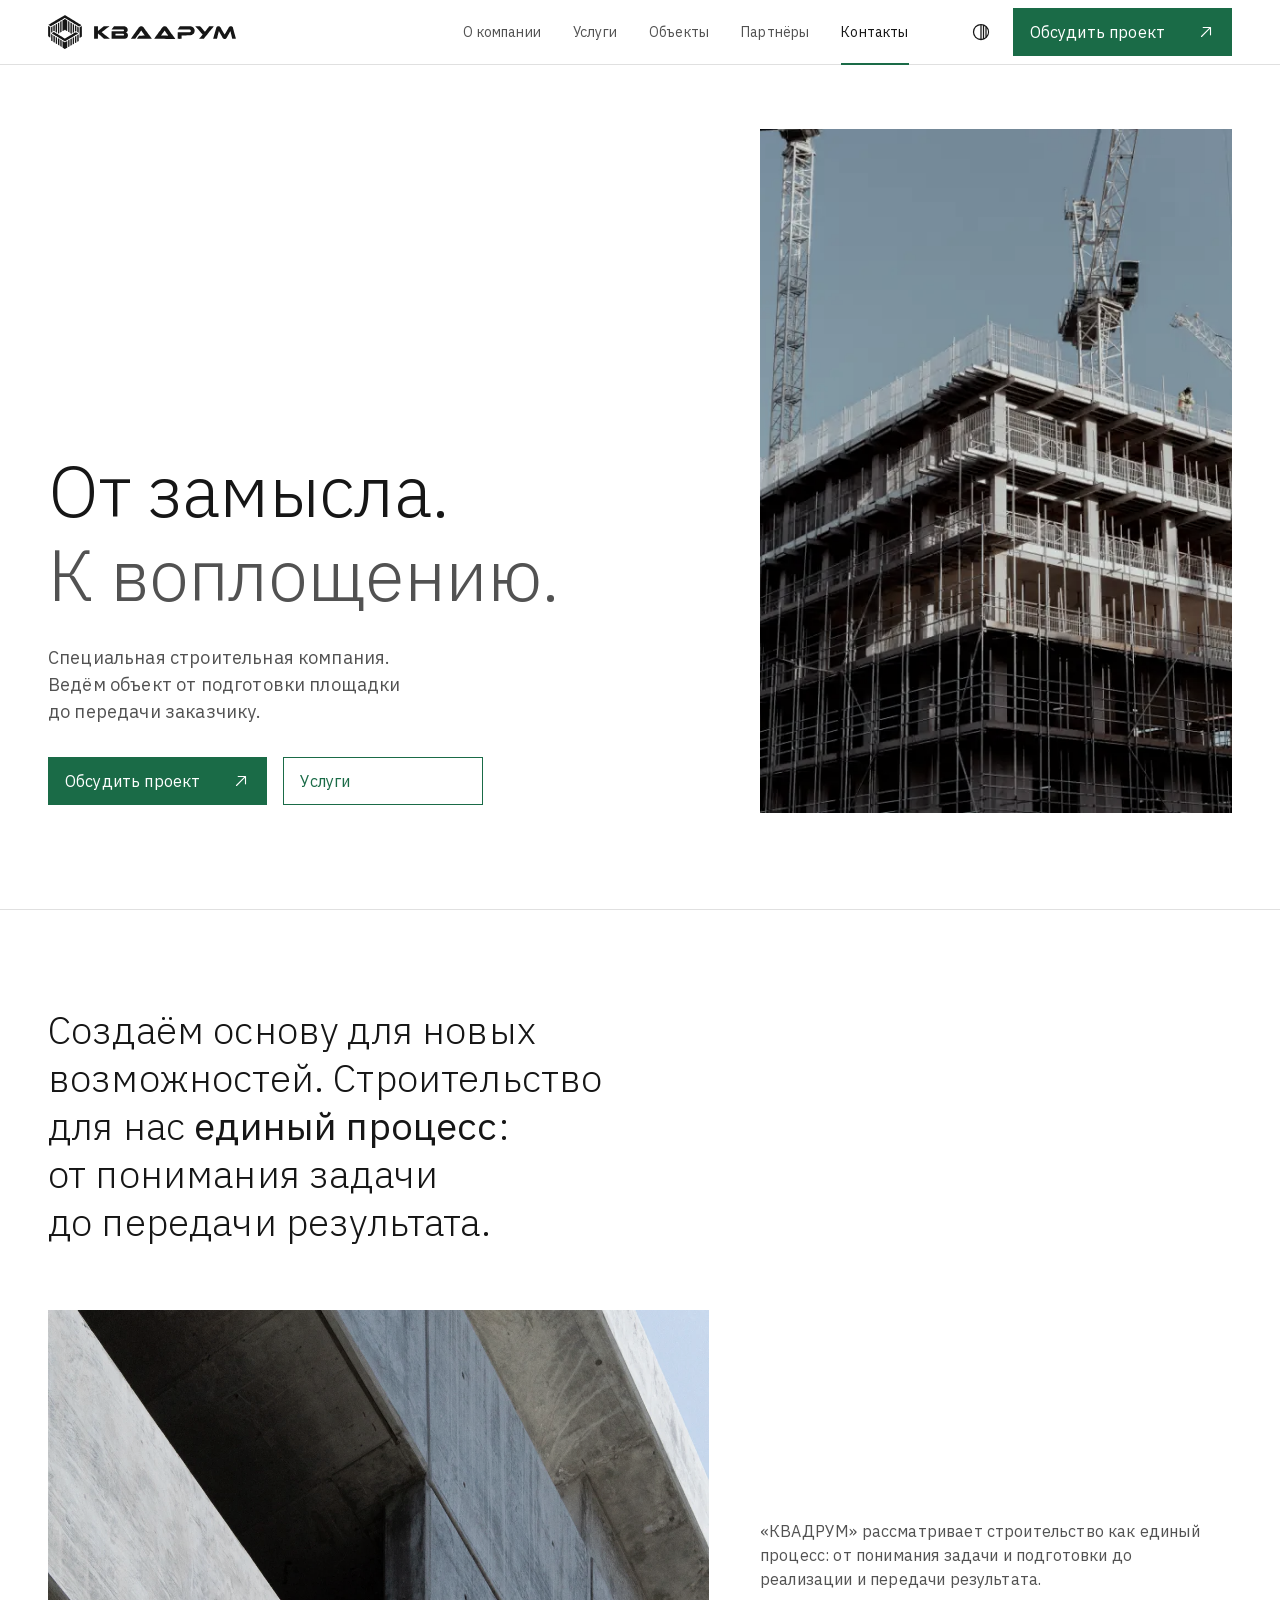
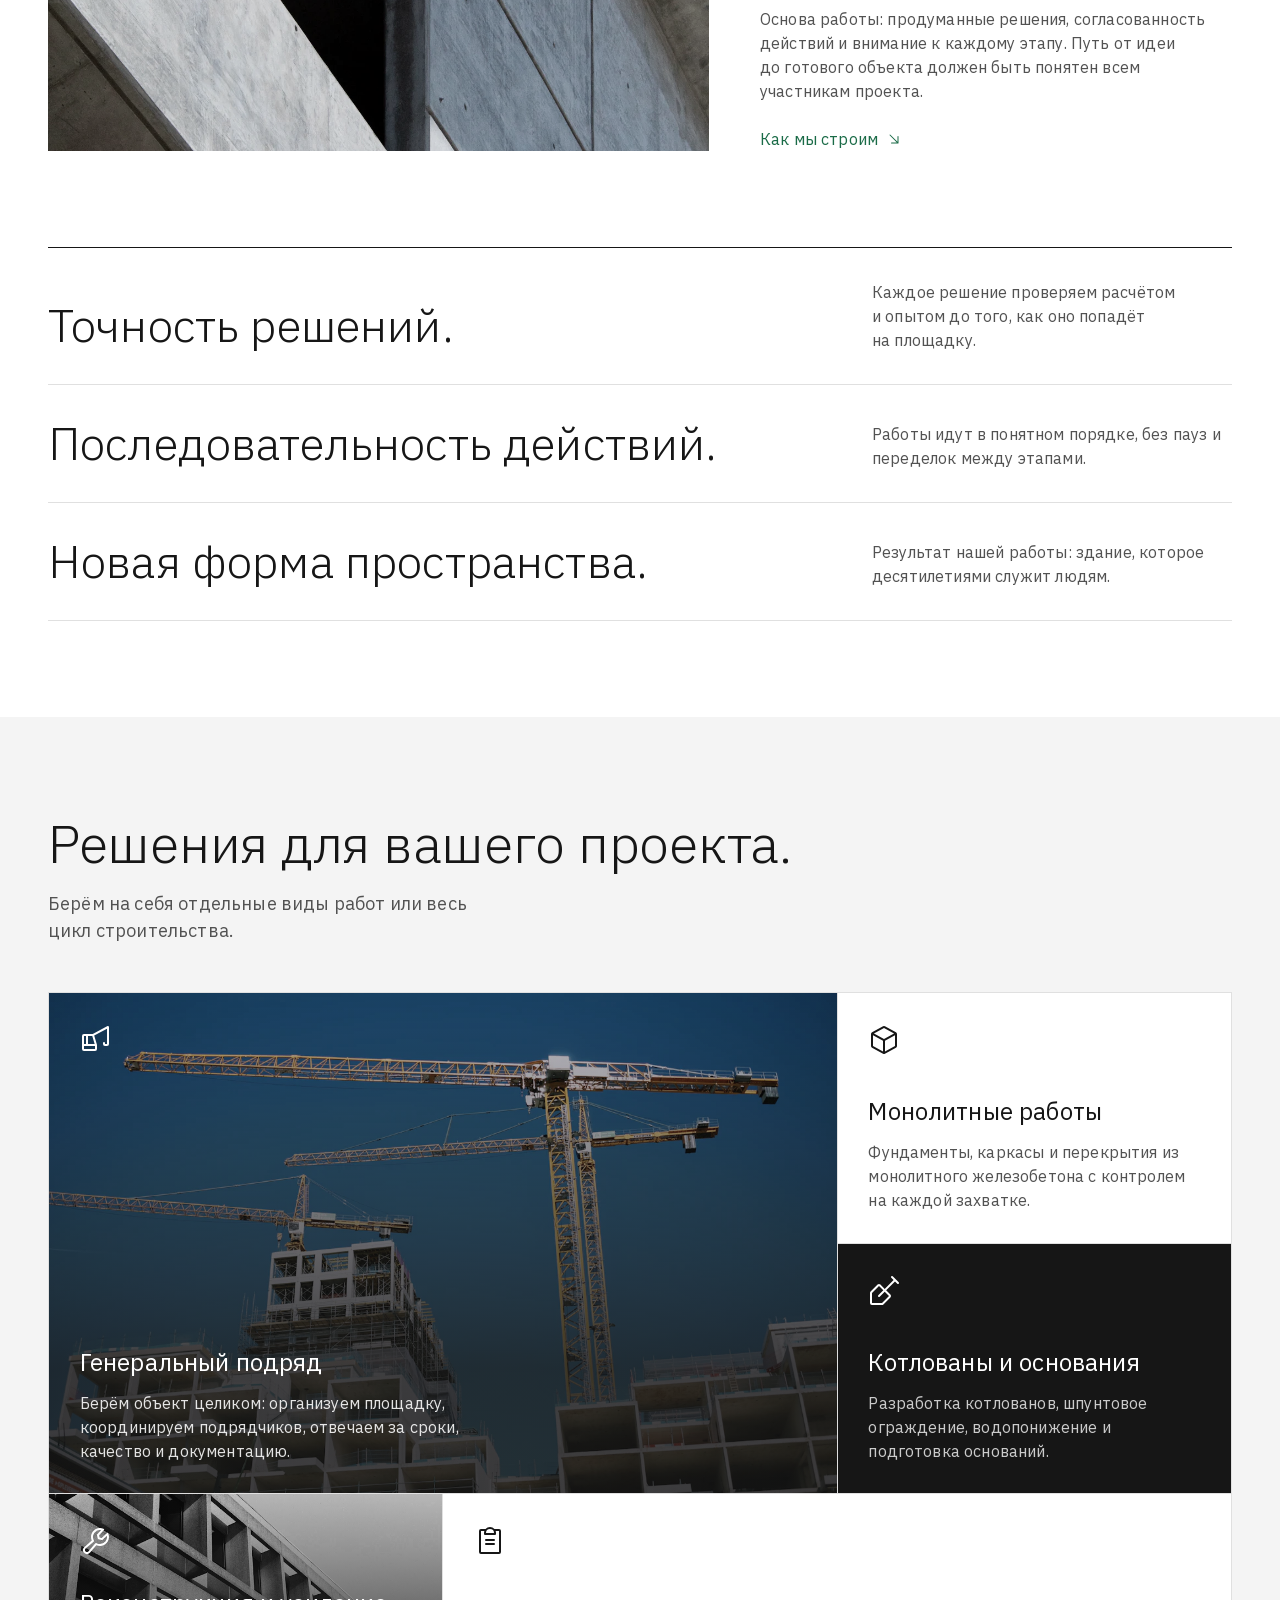
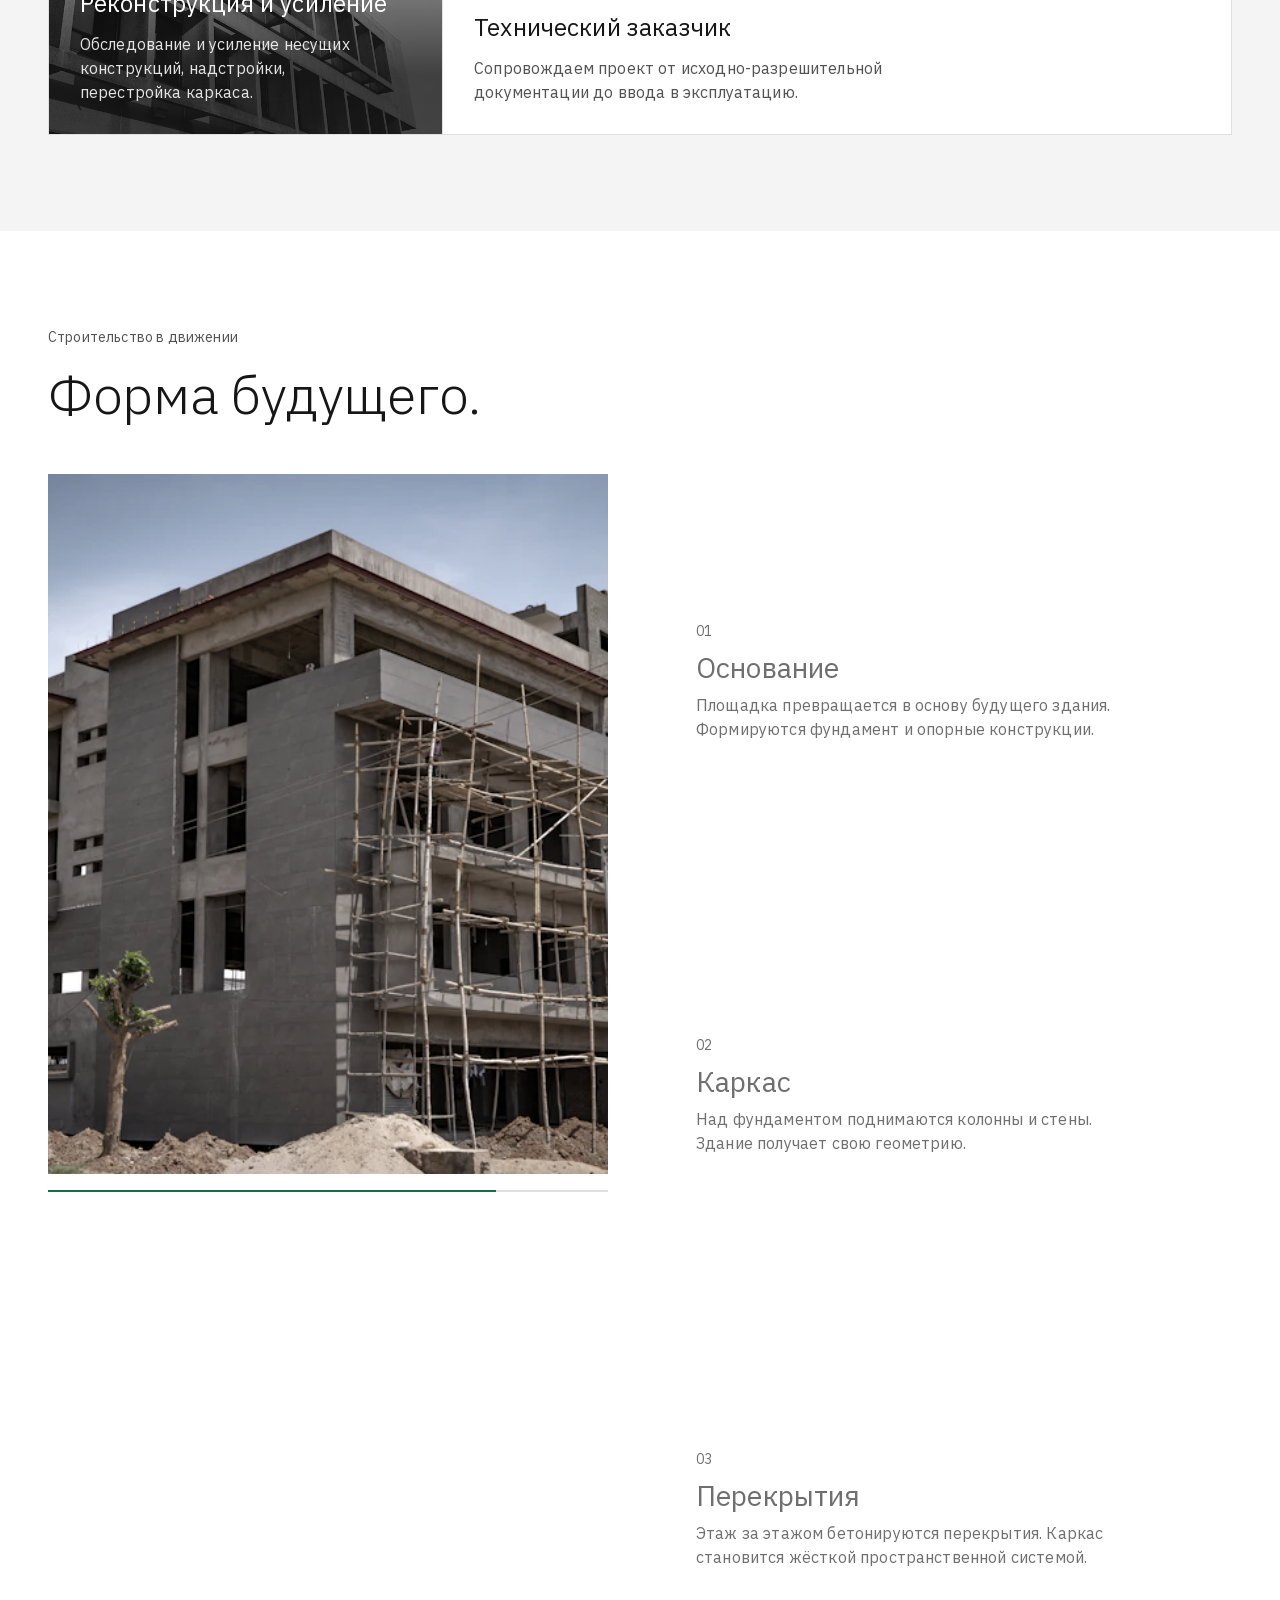
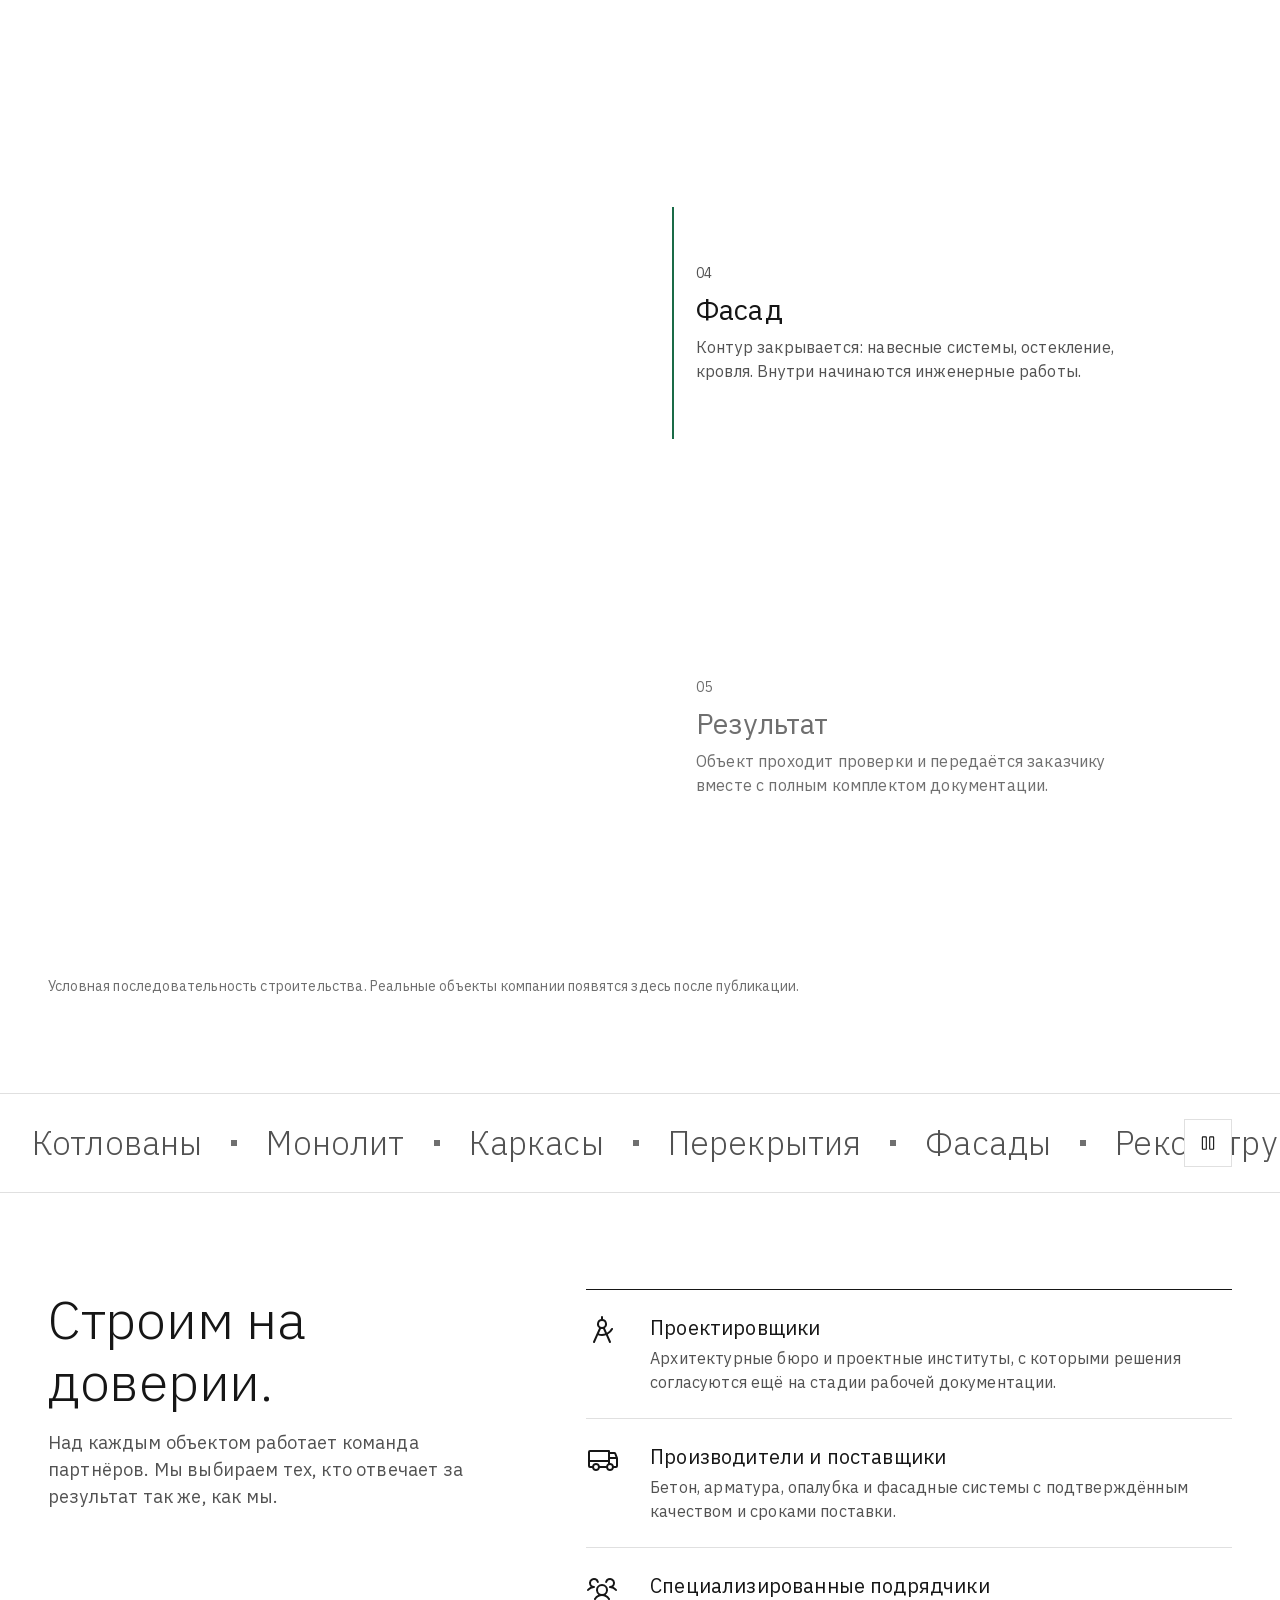
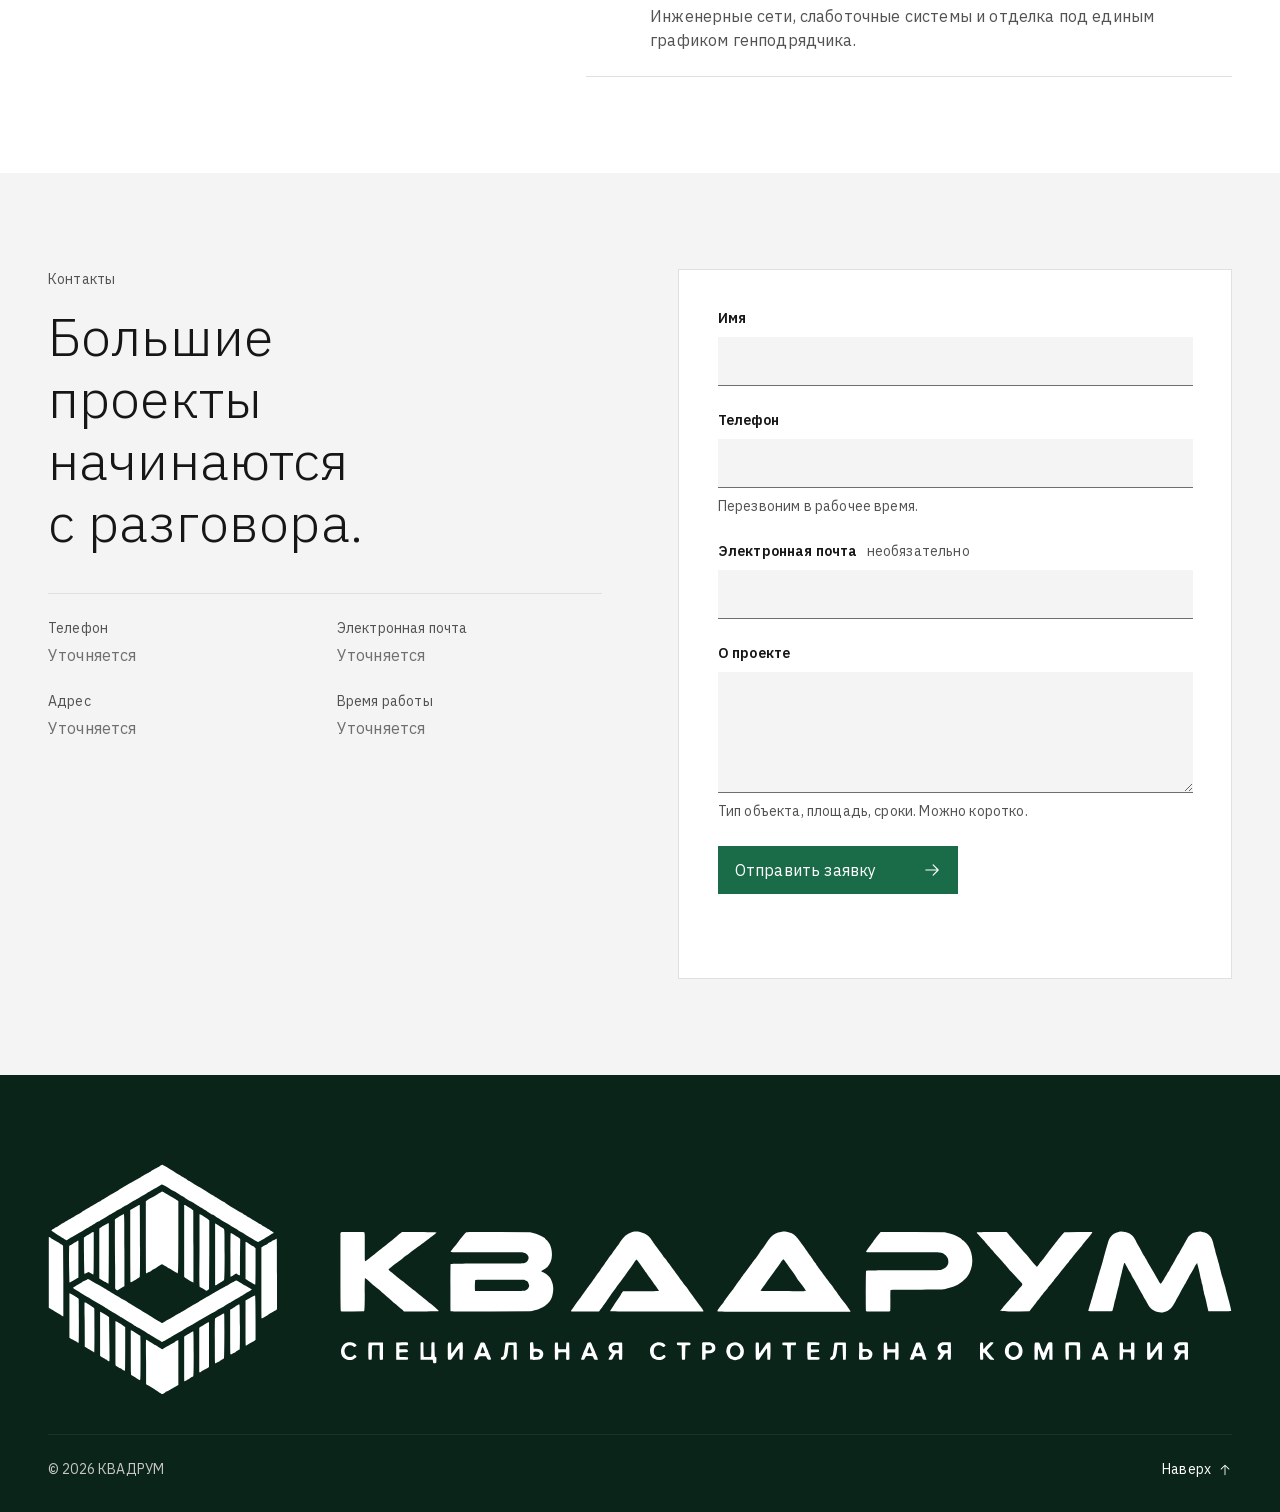
==== commit ad528217: "Редизайн в деловом стиле" ====
--- a/index.html
+++ b/index.html
@@ -6,14 +6,14 @@
   <meta name="viewport" content="width=device-width, initial-scale=1, viewport-fit=cover">
   <title>КВАДРУМ | Специальная строительная компания</title>
   <meta name="description" content="КВАДРУМ ведёт строительство как единый процесс: от подготовки площадки и монолитных работ до сдачи объекта заказчику.">
-  <meta name="theme-color" content="#f1f2f0" media="(prefers-color-scheme: light)" data-theme-color="light">
-  <meta name="theme-color" content="#101112" media="(prefers-color-scheme: dark)" data-theme-color="dark">
+  <meta name="theme-color" content="#ffffff" media="(prefers-color-scheme: light)" data-theme-color="light">
+  <meta name="theme-color" content="#161616" media="(prefers-color-scheme: dark)" data-theme-color="dark">
   <meta property="og:type" content="website">
   <meta property="og:title" content="КВАДРУМ | Специальная строительная компания">
   <meta property="og:description" content="От замысла к воплощению. Строительство как единый процесс.">
   <link rel="icon" href="kvadrum-mark.png" type="image/png">
 
-    <link rel="preload" href="onest-cyrillic.woff2" as="font" type="font/woff2" crossorigin>
+  <link rel="preload" href="plex-cyrillic.woff2" as="font" type="font/woff2" crossorigin>
   <link rel="preload" as="image" fetchpriority="high" href="hero-1280.webp">
   <link rel="stylesheet" href="styles.css">
 
@@ -50,12 +50,15 @@
     <symbol id="i-users-three" viewBox="0 0 256 256"><path d="M244.8,150.4a8,8,0,0,1-11.2-1.6A51.6,51.6,0,0,0,192,128a8,8,0,0,1-7.37-4.89,8,8,0,0,1,0-6.22A8,8,0,0,1,192,112a24,24,0,1,0-23.24-30,8,8,0,1,1-15.5-4A40,40,0,1,1,219,117.51a67.94,67.94,0,0,1,27.43,21.68A8,8,0,0,1,244.8,150.4ZM190.92,212a8,8,0,1,1-13.84,8,57,57,0,0,0-98.16,0,8,8,0,1,1-13.84-8,72.06,72.06,0,0,1,33.74-29.92,48,48,0,1,1,58.36,0A72.06,72.06,0,0,1,190.92,212ZM128,176a32,32,0,1,0-32-32A32,32,0,0,0,128,176ZM72,120a8,8,0,0,0-8-8A24,24,0,1,1,87.24,82a8,8,0,1,0,15.5-4A40,40,0,1,0,37,117.51,67.94,67.94,0,0,0,9.6,139.19a8,8,0,1,0,12.8,9.61A51.6,51.6,0,0,1,64,128,8,8,0,0,0,72,120Z"/></symbol>
     <symbol id="i-wrench" viewBox="0 0 256 256"><path d="M226.76,69a8,8,0,0,0-12.84-2.88l-40.3,37.19-17.23-3.7-3.7-17.23,37.19-40.3A8,8,0,0,0,187,29.24,72,72,0,0,0,88,96,72.34,72.34,0,0,0,94,124.94L33.79,177c-.15.12-.29.26-.43.39a32,32,0,0,0,45.26,45.26c.13-.13.27-.28.39-.42L131.06,162A72,72,0,0,0,232,96,71.56,71.56,0,0,0,226.76,69ZM160,152a56.14,56.14,0,0,1-27.07-7,8,8,0,0,0-9.92,1.77L67.11,211.51a16,16,0,0,1-22.62-22.62L109.18,133a8,8,0,0,0,1.77-9.93,56,56,0,0,1,58.36-82.31l-31.2,33.81a8,8,0,0,0-1.94,7.1L141.83,108a8,8,0,0,0,6.14,6.14l26.35,5.66a8,8,0,0,0,7.1-1.94l33.81-31.2A56.06,56.06,0,0,1,160,152Z"/></symbol>
     <symbol id="i-x" viewBox="0 0 256 256"><path d="M205.66,194.34a8,8,0,0,1-11.32,11.32L128,139.31,61.66,205.66a8,8,0,0,1-11.32-11.32L116.69,128,50.34,61.66A8,8,0,0,1,61.66,50.34L128,116.69l66.34-66.35a8,8,0,0,1,11.32,11.32L139.31,128Z"/></symbol>
+  
+    <symbol id="i-pause" viewBox="0 0 256 256"><path d="M200,32H160a16,16,0,0,0-16,16V208a16,16,0,0,0,16,16h40a16,16,0,0,0,16-16V48A16,16,0,0,0,200,32Zm0,176H160V48h40ZM96,32H56A16,16,0,0,0,40,48V208a16,16,0,0,0,16,16H96a16,16,0,0,0,16-16V48A16,16,0,0,0,96,32Zm0,176H56V48H96Z"/></symbol>
+    <symbol id="i-play" viewBox="0 0 256 256"><path d="M232.4,114.49,88.32,26.35a16,16,0,0,0-16.2-.3A15.86,15.86,0,0,0,64,39.87V216.13A15.94,15.94,0,0,0,80,232a16.07,16.07,0,0,0,8.36-2.35L232.4,141.51a15.81,15.81,0,0,0,0-27ZM80,215.94V40l143.83,88Z"/></symbol>
   </svg>
   <a class="skip" href="#main">Перейти к содержанию</a>
 
   <header class="nav" id="top">
     <div class="nav__inner wrap">
-      <a class="brand" href="#top" aria-label="КВАДРУМ, на главную">
+      <a class="brand" href="#top" aria-label="КВАДРУМ, на главную" translate="no">
         <span class="brand__mark" aria-hidden="true"></span>
         <span class="brand__word" aria-hidden="true"></span>
       </a>
@@ -107,7 +110,7 @@
         </div>
         <figure class="hero__media">
           <img
-            src="hero-1280.webp" srcset="hero-720.webp 720w, hero-1280.webp 1280w" sizes="(min-width: 900px) 42vw, calc(100vw - 32px)"
+            src="hero-1280.webp" srcset="hero-600.webp 600w, hero-720.webp 720w, hero-1280.webp 1280w" sizes="(min-width: 900px) 42vw, calc(100vw - 32px)"
             width="1100" height="1375" fetchpriority="high"
             alt="Монолитный каркас многоэтажного здания и башенный кран на строительной площадке">
         </figure>
@@ -128,7 +131,7 @@
               alt="Консоль из архитектурного бетона на фоне неба">
           </figure>
           <div class="about__text">
-            <p data-reveal>«КВАДРУМ» рассматривает строительство как единый процесс: от понимания задачи и подготовки до реализации и передачи результата.</p>
+            <p data-reveal>«<span translate="no">КВАДРУМ</span>» рассматривает строительство как единый процесс: от понимания задачи и подготовки до реализации и передачи результата.</p>
             <p data-reveal>Основа работы: продуманные решения, согласованность действий и внимание к каждому этапу. Путь от идеи до готового объекта должен быть понятен всем участникам проекта.</p>
             <a class="link-arrow" href="#projects" data-reveal>Как мы строим <svg class="ico" aria-hidden="true"><use href="#i-arrow-down-right"/></svg></a>
           </div>
@@ -141,16 +144,16 @@
       <div class="wrap">
         <ol class="principles__list">
           <li data-reveal>
-            <span class="principles__word">Точность решений.</span>
-            <span class="principles__note">Каждое решение проверяем расчётом и опытом до того, как оно попадёт на площадку.</span>
-          </li>
-          <li data-reveal>
-            <span class="principles__word">Последовательность действий.</span>
-            <span class="principles__note">Работы идут в понятном порядке, без пауз и переделок между этапами.</span>
-          </li>
-          <li data-reveal>
-            <span class="principles__word">Новая форма пространства.</span>
-            <span class="principles__note">Результат нашей работы: здание, которое десятилетиями служит людям.</span>
+            <h3 class="principles__word">Точность решений.</h3>
+            <p class="principles__note">Каждое решение проверяем расчётом и опытом до того, как оно попадёт на площадку.</p>
+          </li>
+          <li data-reveal>
+            <h3 class="principles__word">Последовательность действий.</h3>
+            <p class="principles__note">Работы идут в понятном порядке, без пауз и переделок между этапами.</p>
+          </li>
+          <li data-reveal>
+            <h3 class="principles__word">Новая форма пространства.</h3>
+            <p class="principles__note">Результат нашей работы: здание, которое десятилетиями служит людям.</p>
           </li>
         </ol>
       </div>
@@ -273,11 +276,17 @@
     </section>
 
     <!-- MARQUEE -->
+    <div class="marquee-wrap">
+      <button class="marquee__toggle" type="button" aria-pressed="false" aria-label="Остановить бегущую строку" data-marquee-toggle>
+      <svg class="ico ico--pause" aria-hidden="true"><use href="#i-pause"/></svg>
+      <svg class="ico ico--play" aria-hidden="true"><use href="#i-play"/></svg>
+    </button>
     <div class="marquee" aria-hidden="true">
       <div class="marquee__track">
         <span>Котлованы</span><span>Монолит</span><span>Каркасы</span><span>Перекрытия</span><span>Фасады</span><span>Реконструкция</span><span>Усиление</span><span>Ввод в эксплуатацию</span>
         <span>Котлованы</span><span>Монолит</span><span>Каркасы</span><span>Перекрытия</span><span>Фасады</span><span>Реконструкция</span><span>Усиление</span><span>Ввод в эксплуатацию</span>
       </div>
+    </div>
     </div>
 
     <!-- PARTNERS -->
@@ -334,7 +343,7 @@
           </div>
           <div class="field">
             <label for="f-email">Электронная почта <span class="optional">необязательно</span></label>
-            <input id="f-email" name="email" type="email" autocomplete="email" autocapitalize="none" enterkeyhint="next" aria-describedby="f-email-err">
+            <input id="f-email" name="email" type="email" autocomplete="email" autocapitalize="none" spellcheck="false" enterkeyhint="next" aria-describedby="f-email-err">
             <p class="field__error" id="f-email-err" hidden>Похоже, в адресе опечатка.</p>
           </div>
           <div class="field">
@@ -354,9 +363,9 @@
 
   <footer class="footer">
     <div class="wrap">
-      <div class="footer__logo" role="img" aria-label="КВАДРУМ, специальная строительная компания"></div>
+      <div class="footer__logo" role="img" aria-label="КВАДРУМ, специальная строительная компания" translate="no"></div>
       <div class="footer__row">
-        <span>© 2026 КВАДРУМ</span>
+        <span>© 2026 <span translate="no">КВАДРУМ</span></span>
         <a class="link-arrow" href="#top">Наверх <svg class="ico" aria-hidden="true"><use href="#i-arrow-up"/></svg></a>
       </div>
     </div>
--- a/styles.css
+++ b/styles.css
@@ -1,30 +1,37 @@
 /* ==========================================================================
-   КВАДРУМ landing
-   Tokens: concrete neutrals + one signal accent. Shape system: all-sharp (radius 0).
-   Z-index scale: nav 30, mobile menu 29, skip link 40.
+   КВАДРУМ landing. Visual language: DESIGN.md (inspired by IBM Carbon, not the
+   official Carbon package): flat square geometry, hairlines instead of shadows,
+   light-weight display type, one accent (brand green from the logo).
+   Z-index scale: nav 30, menu scrim 29, skip link 40.
    ========================================================================== */
 
 :root {
-  --bg: #f1f2f0;
-  --surface: #e6e7e4;
-  --surface-2: #dcdddA;
-  --ink: #141516;
-  --ink-2: #45484b;
-  --ink-3: #62666a;
-  --line: #c9cbc7;
-  --accent: #bf4216;
-  --accent-text: #a8390f;   /* small accent text on bg and surface, AA 4.5:1+ */
-  --accent-ink: #ffffff;
-  --accent-hover: #a8390f;
-  --error: #b3261e;
-  --scrim: rgb(16 17 18 / .72);
-
-  --font: "Onest", system-ui, -apple-system, "Segoe UI", Roboto, sans-serif;
-  --mono: "JetBrains Mono", ui-monospace, SFMono-Regular, Menlo, monospace;
-
-  --wrap: 1360px;
+  --canvas: #ffffff;
+  --surface-1: #f4f4f4;
+  --surface-2: #e0e0e0;
+  --ink: #161616;
+  --ink-muted: #525252;
+  --ink-subtle: #6f6f6f;
+  --hairline: #e0e0e0;
+  --primary: #1a6b47;
+  --primary-hover: #145c3e;
+  --primary-pressed: #0f4f35;
+  --on-primary: #ffffff;
+  --inverse-canvas: #0b2419;
+  --inverse-surface-1: #14352a;
+  --inverse-ink: #ffffff;
+  --inverse-ink-muted: #c6c6c6;
+  --error: #da1e28;
+  --scrim: rgb(22 22 22 / .4);
+  --photo-shade: rgb(22 22 22 / .78);
+
+  --font: "IBM Plex Sans", system-ui, "Helvetica Neue", Arial, sans-serif;
+  --track-body: .01em;
+
+  --wrap: 1312px;
   --gutter: clamp(16px, 4vw, 48px);
-  --nav-h: 72px;
+  --nav-h: 64px;
+  --section: clamp(64px, 8vw, 96px);
   --ease-out: cubic-bezier(0.23, 1, 0.32, 1);
   --ease-in-out: cubic-bezier(0.77, 0, 0.175, 1);
 
@@ -33,79 +40,75 @@
 
 @media (prefers-color-scheme: dark) {
   :root:not([data-theme="light"]) {
-    --bg: #101112;
-    --surface: #18191b;
-    --surface-2: #202224;
-    --ink: #ecedea;
-    --ink-2: #b4b7b3;
-    --ink-3: #8e928e;
-    --line: #2d3033;
-    --accent: #e8622f;
-    --accent-text: #e8622f;
-    --accent-ink: #120a06;
-    --accent-hover: #f07a4b;
-    --error: #ff8a80;
+    --canvas: #161616;
+    --surface-1: #262626;
+    --surface-2: #393939;
+    --ink: #f4f4f4;
+    --ink-muted: #c6c6c6;
+    --ink-subtle: #a8a8a8;
+    --hairline: #393939;
+    --primary: #5cc596;
+    --primary-hover: #74d0a7;
+    --primary-pressed: #8fdab8;
+    --on-primary: #0b1a13;
+    --error: #ff8389;
+    --scrim: rgb(0 0 0 / .55);
     color-scheme: dark;
   }
 }
 :root[data-theme="dark"] {
-  --bg: #101112;
-  --surface: #18191b;
-  --surface-2: #202224;
-  --ink: #ecedea;
-  --ink-2: #b4b7b3;
-  --ink-3: #8e928e;
-  --line: #2d3033;
-  --accent: #e8622f;
-  --accent-text: #e8622f;
-  --accent-ink: #120a06;
-  --accent-hover: #f07a4b;
-  --error: #ff8a80;
+  --canvas: #161616;
+  --surface-1: #262626;
+  --surface-2: #393939;
+  --ink: #f4f4f4;
+  --ink-muted: #c6c6c6;
+  --ink-subtle: #a8a8a8;
+  --hairline: #393939;
+  --primary: #5cc596;
+  --primary-hover: #74d0a7;
+  --primary-pressed: #8fdab8;
+  --on-primary: #0b1a13;
+  --error: #ff8389;
+  --scrim: rgb(0 0 0 / .55);
   color-scheme: dark;
 }
 
-/* ---------- fonts (self-hosted variable fonts, cyrillic + latin subsets) ---------- */
-@font-face { font-family: "Onest"; font-style: normal; font-weight: 400 700; font-display: swap;
-  src: url(onest-cyrillic.woff2) format("woff2");
+/* ---------- font: IBM Plex Sans, variable, self-hosted (cyrillic + latin) ---------- */
+@font-face { font-family: "IBM Plex Sans"; font-style: normal; font-weight: 100 700; font-display: swap;
+  src: url(plex-cyrillic.woff2) format("woff2");
   unicode-range: U+0301, U+0400-045F, U+0490-0491, U+04B0-04B1, U+2116; }
-@font-face { font-family: "Onest"; font-style: normal; font-weight: 400 700; font-display: swap;
-  src: url(onest-latin.woff2) format("woff2");
-  unicode-range: U+0000-00FF, U+0131, U+0152-0153, U+02BB-02BC, U+02C6, U+02DA, U+02DC, U+0304, U+0308, U+0329, U+2000-206F, U+20AC, U+2122, U+2191, U+2193, U+2212, U+2215, U+FEFF, U+FFFD; }
-@font-face { font-family: "JetBrains Mono"; font-style: normal; font-weight: 400 500; font-display: swap;
-  src: url(jbmono-cyrillic.woff2) format("woff2");
-  unicode-range: U+0301, U+0400-045F, U+0490-0491, U+04B0-04B1, U+2116; }
-@font-face { font-family: "JetBrains Mono"; font-style: normal; font-weight: 400 500; font-display: swap;
-  src: url(jbmono-latin.woff2) format("woff2");
+@font-face { font-family: "IBM Plex Sans"; font-style: normal; font-weight: 100 700; font-display: swap;
+  src: url(plex-latin.woff2) format("woff2");
   unicode-range: U+0000-00FF, U+0131, U+0152-0153, U+02BB-02BC, U+02C6, U+02DA, U+02DC, U+0304, U+0308, U+0329, U+2000-206F, U+20AC, U+2122, U+2191, U+2193, U+2212, U+2215, U+FEFF, U+FFFD; }
 
 /* ---------- base ---------- */
 *, *::before, *::after { box-sizing: border-box; }
 html { -webkit-text-size-adjust: 100%; -webkit-tap-highlight-color: transparent; scroll-behavior: smooth; scroll-padding-top: var(--nav-h); }
-/* Mobile: instant taps (no double-tap-zoom wait) and no long-press text selection on controls. */
 a, button, label { touch-action: manipulation; }
-.btn, .icon-btn, .nav__links a, .mobile-menu a { -webkit-user-select: none; user-select: none; -webkit-touch-callout: none; }
+.btn, .icon-btn, .nav__links a, .mobile-menu a, .marquee__toggle { -webkit-user-select: none; user-select: none; -webkit-touch-callout: none; }
 body {
   margin: 0;
-  background: var(--bg);
+  background: var(--canvas);
   color: var(--ink);
   font-family: var(--font);
-  font-size: 1.0625rem; /* 17px at default size; scales with the reader's text-size setting */
-  line-height: 1.6;
-  font-optical-sizing: auto;
+  font-size: 1rem;
+  line-height: 1.5;
+  letter-spacing: var(--track-body);
   -webkit-font-smoothing: antialiased;
   text-rendering: optimizeLegibility;
   overflow-x: clip;
 }
 img { display: block; max-width: 100%; height: auto; }
 h1, h2, h3, p, ol, ul, dl, dd, figure { margin: 0; }
+h1, h2, h3 { text-wrap: balance; }
+p { text-wrap: pretty; }
 ol, ul { padding: 0; list-style: none; }
 a { color: inherit; }
-button { font: inherit; color: inherit; }
+button { font: inherit; color: inherit; letter-spacing: inherit; }
 
 .ico { width: 1em; height: 1em; flex: none; fill: currentColor; }
-::selection { background: var(--accent); color: var(--accent-ink); }
-
-:focus-visible { outline: 2px solid var(--accent); outline-offset: 3px; }
+::selection { background: var(--primary); color: var(--on-primary); }
+:focus-visible { outline: 2px solid var(--primary); outline-offset: 2px; }
 
 .wrap {
   width: 100%; max-width: var(--wrap); margin-inline: auto;
@@ -115,277 +118,252 @@
 
 .skip {
   position: fixed; left: 16px; top: -60px; z-index: 40;
-  background: var(--ink); color: var(--bg); padding: 10px 16px; text-decoration: none;
+  background: var(--ink); color: var(--canvas); padding: 12px 16px; text-decoration: none;
 }
 .skip:focus { top: 12px; }
 
-/* photos: slightly desaturated so the page stays in one tonal family */
-.hero__media img, .about__media img, .tile__bg, .process__frame img, .step__img {
-  filter: saturate(.55) contrast(1.02);
-}
-
-/* ---------- buttons ---------- */
+/* photos: slightly desaturated so the page stays in one calm tonal family */
+.hero__media img, .about__media img, .tile__bg, .process__frame img, .step__img { filter: saturate(.6) contrast(1.02); }
+
+/* ---------- buttons: 48px, square, regular weight ---------- */
 .btn {
-  display: inline-flex; align-items: center; justify-content: center; gap: .5em;
-  min-height: 44px; padding: 0 18px;
+  display: inline-flex; align-items: center; justify-content: space-between; gap: 32px;
+  min-height: 48px; padding: 0 16px;
   border: 1px solid transparent; border-radius: 0;
-  font-weight: 500; font-size: 15px; line-height: 1; white-space: nowrap;
+  font-size: 1rem; font-weight: 400; line-height: 1.25; white-space: nowrap;
   text-decoration: none; cursor: pointer;
-  transition: background-color .2s var(--ease-out), color .2s var(--ease-out), border-color .2s var(--ease-out), transform .12s var(--ease-out);
+  transition: background-color .15s ease, color .15s ease, border-color .15s ease, transform .12s var(--ease-out);
 }
 .btn:active { transform: scale(.98); }
-.btn--lg { min-height: 54px; padding: 0 26px; font-size: 16px; }
-.btn--primary { background: var(--accent); color: var(--accent-ink); }
-.btn--ghost { border-color: var(--ink); color: var(--ink); }
-.btn .ico { font-size: 1.1em; }
+.btn--lg { min-height: 48px; }
+.btn--primary { background: var(--primary); color: var(--on-primary); }
+.btn--primary:active { background: var(--primary-pressed); }
+.btn--ghost { background: transparent; border-color: var(--primary); color: var(--primary); }
+.btn--ghost:active { background: var(--primary); color: var(--on-primary); }
+.btn .ico { font-size: 1.125rem; }
 
 .icon-btn {
-  display: inline-grid; place-items: center; width: 44px; height: 44px;
-  background: transparent; border: 1px solid var(--line); border-radius: 0; cursor: pointer;
-  transition: border-color .2s var(--ease-out), background-color .2s var(--ease-out), transform .12s var(--ease-out);
-}
-@media (hover: hover) and (pointer: fine) {
-  .btn--primary:hover { background: var(--accent-hover); }
-  .btn--ghost:hover { background: var(--ink); color: var(--bg); }
-  .icon-btn:hover { border-color: var(--ink); }
-}
-.btn--primary:active { background: var(--accent-hover); }
-.btn--ghost:active { background: var(--ink); color: var(--bg); }
-.icon-btn:active { background: var(--surface); transform: scale(.96); }
+  display: inline-grid; place-items: center; width: 48px; height: 48px;
+  background: transparent; border: 0; border-radius: 0; cursor: pointer;
+  transition: background-color .15s ease, transform .12s var(--ease-out);
+}
+.icon-btn:active { background: var(--surface-2); transform: scale(.96); }
 .icon-btn .ico { font-size: 20px; }
 
 .link-arrow {
   position: relative;
-  display: inline-flex; align-items: center; gap: .4em;
-  font-weight: 500; text-decoration: none;
-  border-bottom: 1px solid currentColor; padding-bottom: 2px;
-}
-.link-arrow::before { content: ""; position: absolute; inset: -10px -6px; } /* 44px hit area */
-.link-arrow .ico { transition: transform .25s var(--ease-out); }
-.link-arrow:active { opacity: .6; }
+  display: inline-flex; align-items: center; gap: .5em;
+  color: var(--primary); text-decoration: none;
+}
+.link-arrow::before { content: ""; position: absolute; inset: -12px -8px; } /* 48px hit area */
+.link-arrow .ico { transition: transform .2s var(--ease-out); }
+.link-arrow:active { color: var(--primary-pressed); }
+
 @media (hover: hover) and (pointer: fine) {
+  .btn--primary:hover { background: var(--primary-hover); }
+  .btn--ghost:hover { background: var(--primary); color: var(--on-primary); }
+  .icon-btn:hover { background: var(--surface-1); }
+  .link-arrow:hover { text-decoration: underline; text-underline-offset: 4px; }
   .link-arrow:hover .ico { transform: translate(2px, 2px); }
 }
 
-/* ---------- nav ---------- */
+/* ---------- nav: solid white bar, hairline below ---------- */
 .nav {
   position: sticky; top: 0; z-index: 30;
-  background: color-mix(in srgb, var(--bg) 76%, transparent);
-  backdrop-filter: saturate(180%) blur(20px);
-  -webkit-backdrop-filter: saturate(180%) blur(20px);
-}
-/* Scroll edge effect: a soft fade where content slides under the header, only once it does. */
-.nav::after {
-  content: ""; position: absolute; left: 0; right: 0; top: 100%; height: 14px; pointer-events: none;
-  background: linear-gradient(to bottom, color-mix(in srgb, var(--ink) 9%, transparent), transparent);
-  opacity: 0; transition: opacity .3s var(--ease-out);
-}
-.nav.is-scrolled::after { opacity: 1; }
-.nav.menu-is-open::after { opacity: 0; }
-.nav__inner { height: var(--nav-h); display: flex; align-items: center; gap: 24px; }
-
-.brand { display: inline-flex; align-items: center; gap: 12px; min-height: 44px; color: var(--ink); text-decoration: none; margin-right: auto; }
+  background: var(--canvas);
+  border-bottom: 1px solid var(--hairline);
+}
+.nav__inner { height: var(--nav-h); display: flex; align-items: center; gap: 32px; }
+
+.brand { display: inline-flex; align-items: center; gap: 12px; min-height: 48px; color: var(--ink); text-decoration: none; margin-right: auto; }
 .brand__mark, .brand__word, .footer__logo {
   display: block; background: currentColor;
   -webkit-mask-repeat: no-repeat; mask-repeat: no-repeat;
   -webkit-mask-size: contain; mask-size: contain;
   -webkit-mask-position: left center; mask-position: left center;
 }
-.brand__mark { width: 38px; height: 38px; -webkit-mask-image: url(kvadrum-mark.svg); mask-image: url(kvadrum-mark.svg); }
-.brand__word { width: 153px; height: 14px; -webkit-mask-image: url(kvadrum-wordmark.svg); mask-image: url(kvadrum-wordmark.svg); }
-
-.nav__links { display: flex; gap: 28px; }
+.brand__mark { width: 34px; height: 34px; -webkit-mask-image: url(kvadrum-mark.svg); mask-image: url(kvadrum-mark.svg); }
+.brand__word { width: 142px; height: 13px; -webkit-mask-image: url(kvadrum-wordmark.svg); mask-image: url(kvadrum-wordmark.svg); }
+
+.nav__links { display: flex; align-self: stretch; }
 .nav__links a {
-  position: relative; font-size: 15px; font-weight: 500; color: var(--ink-2); text-decoration: none; padding: 6px 0; white-space: nowrap;
-  transition: color .2s var(--ease-out);
+  position: relative; display: flex; align-items: center; padding: 0 16px;
+  font-size: .875rem; color: var(--ink-muted); text-decoration: none; white-space: nowrap;
+  transition: color .15s ease, background-color .15s ease;
 }
 .nav__links a::after {
-  content: ""; position: absolute; left: 0; right: 0; bottom: 0; height: 1px; background: currentColor;
-  transform: scaleX(0); transform-origin: left; transition: transform .3s var(--ease-out);
+  content: ""; position: absolute; left: 16px; right: 16px; bottom: -1px; height: 2px; background: var(--primary);
+  transform: scaleX(0); transform-origin: left; transition: transform .25s var(--ease-out);
 }
 .nav__links a[aria-current="true"] { color: var(--ink); }
 .nav__links a[aria-current="true"]::after { transform: scaleX(1); }
 @media (hover: hover) and (pointer: fine) {
-  .nav__links a:hover { color: var(--ink); }
-  .nav__links a:hover::after { transform: scaleX(1); }
-}
-
-.nav__actions { display: flex; align-items: center; gap: 10px; margin-left: 12px; }
+  .nav__links a:hover { color: var(--ink); background: var(--surface-1); }
+}
+
+.nav__actions { display: flex; align-items: center; gap: 8px; }
 .nav__burger { display: none; }
 
+/* mobile menu: a sheet under the header, enters and exits the same way, interruptible */
 .mobile-menu {
   position: absolute; left: 0; right: 0; top: 100%;
-  border-top: 1px solid var(--line); background: var(--bg);
-  box-shadow: 0 24px 48px -24px rgb(10 11 12 / .28);
+  background: var(--canvas); border-bottom: 1px solid var(--hairline);
   max-height: calc(100dvh - var(--nav-h)); overflow-y: auto; overscroll-behavior: contain;
-  /* closed: tucked just under the header. Transitions (not keyframes) so a second tap reverses mid-flight. */
-  opacity: 0; transform: translateY(-12px); visibility: hidden; pointer-events: none;
-  transition: opacity 180ms var(--ease-out), transform 260ms var(--ease-out), visibility 0s linear 260ms;
+  opacity: 0; transform: translateY(-8px); visibility: hidden; pointer-events: none;
+  transition: opacity 160ms var(--ease-out), transform 220ms var(--ease-out), visibility 0s linear 220ms;
 }
 .mobile-menu[data-open] {
   opacity: 1; transform: none; visibility: visible; pointer-events: auto;
-  transition: opacity 220ms var(--ease-out), transform 360ms var(--ease-out), visibility 0s;
-}
-.mobile-menu nav > * { opacity: 0; transform: translateY(-6px); transition: opacity 160ms var(--ease-out), transform 160ms var(--ease-out); }
+  transition: opacity 200ms var(--ease-out), transform 300ms var(--ease-out), visibility 0s;
+}
+.mobile-menu nav { display: grid; padding-block: 8px 24px; }
+.mobile-menu nav > * { opacity: 0; transform: translateY(-6px); transition: opacity 140ms var(--ease-out), transform 140ms var(--ease-out); }
 .mobile-menu[data-open] nav > * {
   opacity: 1; transform: none;
-  transition: opacity 260ms var(--ease-out), transform 360ms var(--ease-out);
+  transition: opacity 240ms var(--ease-out), transform 320ms var(--ease-out);
   transition-delay: calc(40ms + var(--i, 0) * 30ms);
 }
-.mobile-menu a:not(.btn):active { color: var(--accent-text); }
-.mobile-menu a[aria-current="true"] { color: var(--accent-text); }
-.mobile-menu nav { display: grid; gap: 4px; padding-block: 16px 24px; }
-
-/* Dim to focus: the page recedes while the menu is the task. Tap it to close. */
+.mobile-menu a:not(.btn) {
+  display: flex; align-items: center; min-height: 56px;
+  font-size: 1.25rem; font-weight: 300; text-decoration: none; border-bottom: 1px solid var(--hairline);
+}
+.mobile-menu a:not(.btn):active { color: var(--primary); }
+.mobile-menu a[aria-current="true"] { color: var(--primary); }
+.mobile-menu .btn { margin-top: 24px; }
+
 .menu-scrim {
   position: fixed; inset: var(--nav-h) 0 0 0; z-index: 29;
-  background: rgb(10 11 12 / .36);
-  opacity: 0; pointer-events: none;
-  transition: opacity 260ms var(--ease-out);
+  background: var(--scrim); opacity: 0; pointer-events: none;
+  transition: opacity 240ms var(--ease-out);
 }
 .menu-scrim.is-open { opacity: 1; pointer-events: auto; }
 html.menu-open { overflow: hidden; }
 
-/* Burger morphs into a cross in place, so it's obvious the same button closes the menu. */
 .nav__burger { position: relative; }
-.nav__burger .ico { grid-area: 1 / 1; transition: opacity 180ms var(--ease-out), transform 260ms var(--ease-out); }
+.nav__burger .ico { grid-area: 1 / 1; transition: opacity 160ms var(--ease-out), transform 240ms var(--ease-out); }
 .burger__close { opacity: 0; transform: rotate(-90deg) scale(.6); }
 .nav__burger[aria-expanded="true"] .burger__open { opacity: 0; transform: rotate(90deg) scale(.6); }
 .nav__burger[aria-expanded="true"] .burger__close { opacity: 1; transform: none; }
-.mobile-menu a:not(.btn) { font-size: 22px; font-weight: 500; text-decoration: none; padding: 10px 0; }
-.mobile-menu .btn { margin-top: 12px; }
 
 @media (max-width: 1179px) {
   .nav__links, .nav__cta { display: none; }
   .nav__burger { display: inline-grid; }
 }
+@media (max-width: 379px) {
+  .nav__inner { gap: 8px; }
+  .brand { gap: 8px; }
+  .brand__mark { width: 30px; height: 30px; }
+  .brand__word { width: 118px; height: 11px; }
+  .nav__actions { gap: 0; }
+}
+
+/* ---------- type scale ---------- */
+.hero__title { font-size: clamp(42px, 5.6vw, 76px); font-weight: 300; line-height: 1.12; letter-spacing: -0.01em; }
+.section-title { font-size: clamp(34px, 4.2vw, 60px); font-weight: 300; line-height: 1.15; letter-spacing: -0.005em; }
+.statement { font-size: clamp(28px, 3vw, 42px); font-weight: 300; line-height: 1.25; }
+.section-lead, .hero__lead { font-size: 1.125rem; line-height: 1.5; color: var(--ink-muted); }
+.eyebrow { font-size: .875rem; color: var(--ink-muted); margin-bottom: 16px; }
+
+/* ---------- hero ---------- */
+.hero { padding-block: clamp(32px, 5vw, 64px) var(--section); }
+.hero__grid { display: grid; grid-template-columns: 1fr; gap: 32px; }
+.hero__title .line { display: block; overflow: hidden; padding-bottom: .06em; }
+.hero__title .line > span { display: inline-block; }
+.line--muted { color: var(--ink-muted); }
+.hero__lead { margin-top: 24px; max-width: 34ch; }
+.hero__ctas { margin-top: 32px; display: flex; flex-wrap: wrap; gap: 16px; }
+.hero__ctas .btn { min-width: 200px; }
+.hero__media { aspect-ratio: 4 / 5; overflow: hidden; background: var(--surface-1); }
+.hero__media img { width: 100%; height: 100%; object-fit: cover; }
+
+@media (min-width: 900px) {
+  .hero { min-height: calc(100dvh - var(--nav-h)); display: flex; align-items: stretch; }
+  .hero__grid { grid-template-columns: 7fr 5fr; gap: clamp(32px, 4vw, 64px); align-items: end; }
+  .hero__copy { padding-bottom: 8px; }
+  .hero__media { aspect-ratio: auto; height: min(76dvh, 800px); }
+}
+@media (orientation: landscape) and (max-height: 540px) and (min-width: 560px) {
+  .hero { padding-block: 16px 40px; }
+  .hero__grid { grid-template-columns: 1.2fr .8fr; gap: 28px; align-items: center; }
+  .hero__title { font-size: clamp(32px, 6vw, 52px); }
+  .hero__lead { margin-top: 14px; }
+  .hero__ctas { margin-top: 20px; }
+  .hero__media { aspect-ratio: auto; height: calc(100svh - var(--nav-h) - 40px); min-height: 220px; }
+}
 @media (max-width: 359px) {
   .hero .hero__title { font-size: 34px; }
   .hero__ctas .btn { flex: 1 1 100%; }
 }
-@media (max-width: 379px) {
-  .nav__inner { gap: 12px; }
-  .brand { gap: 9px; }
-  .brand__mark { width: 32px; height: 32px; }
-  .brand__word { width: 120px; height: 11px; }
-  .nav__actions { gap: 8px; margin-left: 0; }
-}
-
-/* ---------- hero ---------- */
-.hero { padding-block: clamp(24px, 5vw, 64px) clamp(48px, 7vw, 96px); }
-.hero__grid {
-  display: grid; grid-template-columns: 1fr; gap: 32px;
-}
-.hero__title {
-  font-size: clamp(44px, 6.2vw, 92px);
-  line-height: 1.02; letter-spacing: -0.035em; font-weight: 600;
-}
-.hero__title .line { display: block; overflow: hidden; padding-bottom: .04em; }
-.hero__title .line > span { display: inline-block; }
-.line--muted { color: var(--ink-3); }
-.hero__lead { margin-top: 24px; max-width: 34ch; font-size: clamp(17px, 1.4vw, 20px); color: var(--ink-2); }
-.hero__ctas { margin-top: 32px; display: flex; flex-wrap: wrap; gap: 12px; }
-.hero__media { aspect-ratio: 4 / 5; overflow: hidden; background: var(--surface); }
-.hero__media img { width: 100%; height: 100%; object-fit: cover; }
-
+
+/* ---------- section scaffolding ---------- */
+section { padding-block: var(--section); }
+.section-head { max-width: 760px; margin-bottom: clamp(32px, 4vw, 48px); }
+.section-lead { margin-top: 16px; max-width: 52ch; }
+
+/* ---------- about ---------- */
+.about { border-top: 1px solid var(--hairline); }
+.statement { max-width: 26ch; }
+.statement em { font-style: normal; font-weight: 400; }
+.about__grid { margin-top: clamp(40px, 5vw, 64px); display: grid; gap: 32px; }
+.about__media { aspect-ratio: 3 / 2; overflow: hidden; background: var(--surface-1); }
+.about__media img { width: 100%; height: 100%; object-fit: cover; }
+.about__text { display: grid; gap: 16px; align-content: start; max-width: 46ch; color: var(--ink-muted); }
+.about__text .link-arrow { justify-self: start; margin-top: 8px; }
 @media (min-width: 900px) {
-  .hero { min-height: calc(100dvh - var(--nav-h)); display: flex; align-items: stretch; }
-  .hero__grid { grid-template-columns: 1.15fr .85fr; gap: clamp(32px, 5vw, 80px); align-items: end; }
-  .hero__copy { padding-bottom: clamp(8px, 2vw, 24px); }
-  .hero__media { aspect-ratio: auto; height: min(78dvh, 820px); }
-}
-
-@media (orientation: landscape) and (max-height: 540px) and (min-width: 560px) {
-  .hero { padding-block: 16px 40px; }
-  .hero__grid { grid-template-columns: 1.2fr .8fr; gap: 28px; align-items: center; }
-  .hero__title { font-size: clamp(34px, 6.4vw, 56px); }
-  .hero__lead { margin-top: 14px; }
-  .hero__ctas { margin-top: 20px; }
-  .hero__media { aspect-ratio: auto; height: calc(100svh - var(--nav-h) - 40px); min-height: 220px; }
-}
-
-/* ---------- section scaffolding ---------- */
-section { padding-block: clamp(72px, 10vw, 144px); }
-.section-head { max-width: 760px; margin-bottom: clamp(40px, 5vw, 64px); }
-.section-title { font-size: clamp(34px, 4.6vw, 64px); line-height: 1.05; letter-spacing: -0.03em; font-weight: 600; }
-.section-lead { margin-top: 16px; max-width: 52ch; color: var(--ink-2); font-size: clamp(17px, 1.3vw, 19px); }
-.eyebrow {
-  font-family: var(--mono); font-size: 12px; letter-spacing: .14em; text-transform: uppercase;
-  color: var(--accent-text); margin-bottom: 18px;
-}
-
-/* ---------- about ---------- */
-.about { padding-top: clamp(48px, 6vw, 96px); border-top: 1px solid var(--line); }
-.statement {
-  font-size: clamp(28px, 3.6vw, 52px); line-height: 1.15; letter-spacing: -0.025em; font-weight: 500;
-  max-width: 24ch;
-}
-.statement em { font-style: normal; color: var(--accent-text); }
-.about__grid { margin-top: clamp(48px, 7vw, 96px); display: grid; gap: 32px; }
-.about__media { aspect-ratio: 3 / 2; overflow: hidden; background: var(--surface); }
-.about__media img { width: 100%; height: 100%; object-fit: cover; }
-.about__text { display: grid; gap: 20px; align-content: start; max-width: 46ch; color: var(--ink-2); }
-.about__text .link-arrow { justify-self: start; color: var(--ink); margin-top: 8px; }
+  .about__grid { grid-template-columns: 7fr 5fr; gap: clamp(32px, 4vw, 64px); align-items: end; }
+}
+
+/* ---------- principles: three rows on hairlines ---------- */
+.principles { padding-block: 0 var(--section); }
+.principles__list { border-top: 1px solid var(--ink); }
+.principles__list li { display: grid; gap: 8px; padding-block: clamp(24px, 3vw, 32px); border-bottom: 1px solid var(--hairline); }
+.principles__word { font-size: clamp(28px, 3.6vw, 52px); font-weight: 300; line-height: 1.15; }
+.principles__note { color: var(--ink-muted); max-width: 40ch; }
 @media (min-width: 900px) {
-  .about__grid { grid-template-columns: 7fr 5fr; gap: clamp(40px, 6vw, 96px); align-items: end; }
-}
-
-/* ---------- principles ---------- */
-.principles { padding-block: 0 clamp(72px, 10vw, 144px); }
-.principles__list { border-top: 1px solid var(--line); }
-.principles__list li {
-  display: grid; gap: 8px; padding-block: clamp(24px, 3vw, 40px);
-  border-bottom: 1px solid var(--line);
-}
-.principles__word { font-size: clamp(30px, 5.2vw, 76px); line-height: 1.05; letter-spacing: -0.035em; font-weight: 600; }
-.principles__note { color: var(--ink-2); max-width: 40ch; }
-@media (min-width: 900px) {
-  .principles__list li { grid-template-columns: 1fr 320px; align-items: end; gap: 48px; }
-  .principles__list li:nth-child(2) { padding-left: 8vw; }
-  .principles__list li:nth-child(3) { padding-left: 16vw; }
-}
-
-/* ---------- services bento ---------- */
-.services { background: var(--surface); }
-.bento { display: grid; gap: 12px; grid-template-columns: 1fr; }
+  .principles__list li { grid-template-columns: 1fr 360px; align-items: end; gap: 48px; }
+}
+
+/* ---------- services: gray band with white tiles ---------- */
+.services { background: var(--surface-1); }
+.bento { display: grid; gap: 1px; grid-template-columns: 1fr; background: var(--hairline); border: 1px solid var(--hairline); }
 .tile {
   position: relative; overflow: hidden; isolation: isolate;
-  background: var(--bg); padding: clamp(24px, 2.4vw, 36px);
-  min-height: 260px; display: flex; flex-direction: column; justify-content: flex-end; gap: 12px;
-}
-.tile h3 { font-size: clamp(22px, 1.8vw, 28px); line-height: 1.15; letter-spacing: -0.02em; font-weight: 600; }
-.tile p { color: var(--ink-2); max-width: 42ch; }
-.tile__icon { font-size: 28px; color: var(--accent); margin-bottom: auto; }
-.tile__bg { position: absolute; inset: 0; width: 100%; height: 100%; object-fit: cover; z-index: -2; transition: transform .8s var(--ease-out); }
-.tile--feature, .tile--photo { color: #f3f3f1; }
+  background: var(--canvas); padding: clamp(24px, 2.4vw, 32px);
+  min-height: 240px; display: flex; flex-direction: column; justify-content: flex-end; gap: 12px;
+}
+.tile h3 { font-size: 1.5rem; font-weight: 400; line-height: 1.33; }
+.tile p { color: var(--ink-muted); max-width: 44ch; }
+.tile__icon { font-size: 32px; color: var(--ink); margin-bottom: auto; }
+.tile__bg { position: absolute; inset: 0; width: 100%; height: 100%; object-fit: cover; z-index: -2; transition: transform .6s var(--ease-out); }
+.tile--feature, .tile--photo { color: #ffffff; }
 .tile--feature::after, .tile--photo::after {
   content: ""; position: absolute; inset: 0; z-index: -1;
-  background: linear-gradient(180deg, rgb(12 13 14 / .15) 0%, rgb(12 13 14 / .82) 78%);
-}
-.tile--feature p, .tile--photo p { color: rgb(243 243 241 / .86); }
-.tile--feature .tile__icon, .tile--photo .tile__icon { color: #f3f3f1; }
+  background: linear-gradient(180deg, rgb(22 22 22 / .1) 0%, var(--photo-shade) 75%);
+}
+.tile--feature p, .tile--photo p { color: rgb(255 255 255 / .88); }
+.tile--feature .tile__icon, .tile--photo .tile__icon { color: #ffffff; }
 .tile__body { display: flex; flex-direction: column; gap: 12px; height: 100%; }
-.tile--accent { background: var(--accent); color: var(--accent-ink); }
-.tile--accent p { color: color-mix(in srgb, var(--accent-ink) 86%, transparent); }
-.tile--accent .tile__icon { color: var(--accent-ink); }
+/* one inverse tile breaks the white rhythm without a second accent color */
+.tile--accent { background: var(--ink); color: var(--canvas); }
+.tile--accent p { color: color-mix(in srgb, var(--canvas) 78%, transparent); }
+.tile--accent .tile__icon { color: var(--canvas); }
 @media (hover: hover) and (pointer: fine) {
-  .tile:hover .tile__bg { transform: scale(1.04); }
-}
-
+  .tile:hover .tile__bg { transform: scale(1.03); }
+}
 @media (max-width: 699px) {
   .tile { min-height: 0; }
   .tile__icon { margin-bottom: 12px; }
-  .tile--feature, .tile--photo { min-height: 340px; }
+  .tile--feature, .tile--photo { min-height: 320px; }
   .tile--feature .tile__icon, .tile--photo .tile__icon { margin-bottom: auto; }
 }
 @media (min-width: 700px) {
   .bento { grid-template-columns: repeat(2, 1fr); }
-  .tile--feature { grid-column: 1 / -1; min-height: 420px; }
+  .tile--feature { grid-column: 1 / -1; min-height: 400px; }
   .tile--wide { grid-column: 1 / -1; }
 }
 @media (min-width: 1024px) {
-  .bento { grid-template-columns: repeat(6, 1fr); grid-auto-rows: minmax(260px, auto); }
-  .tile--feature { grid-column: 1 / 5; grid-row: span 2; min-height: 540px; }
+  .bento { grid-template-columns: repeat(6, 1fr); grid-auto-rows: minmax(240px, auto); }
+  .tile--feature { grid-column: 1 / 5; grid-row: span 2; min-height: 500px; }
   .bento > :nth-child(2) { grid-column: 5 / 7; }
   .bento > :nth-child(3) { grid-column: 5 / 7; }
   .tile--photo { grid-column: 1 / 3; }
@@ -393,89 +371,100 @@
 }
 
 /* ---------- process ---------- */
-.process__grid { display: grid; gap: 40px; }
+.process__grid { display: grid; gap: 32px; }
 .process__stage { display: none; }
-.step { display: grid; gap: 10px; padding-block: 24px; border-top: 1px solid var(--line); }
-.step__img { aspect-ratio: 16 / 10; width: 100%; object-fit: cover; margin-bottom: 12px; background: var(--surface); }
-.step__num { font-family: var(--mono); font-size: 13px; color: var(--accent-text); }
-.step h3 { font-size: clamp(26px, 2.6vw, 40px); line-height: 1.1; letter-spacing: -0.025em; font-weight: 600; }
-.step p { color: var(--ink-2); max-width: 40ch; }
-.process__note { margin-top: 40px; font-size: 14px; letter-spacing: .01em; color: var(--ink-3); }
+.step { display: grid; gap: 8px; padding-block: 24px; border-top: 1px solid var(--hairline); }
+.step__img { aspect-ratio: 16 / 10; width: 100%; object-fit: cover; margin-bottom: 16px; background: var(--surface-1); }
+.step__num { font-size: .875rem; color: var(--ink-muted); font-variant-numeric: tabular-nums; }
+.step h3 { font-size: clamp(24px, 2.2vw, 32px); font-weight: 400; line-height: 1.25; }
+.step p { color: var(--ink-muted); max-width: 42ch; }
+.process__note { margin-top: 32px; font-size: .875rem; color: var(--ink-subtle); }
 
 @media (min-width: 900px) {
-  .process__grid { grid-template-columns: 1fr 1fr; gap: clamp(40px, 6vw, 96px); align-items: start; }
-  .process__stage {
-    display: block; position: sticky; top: calc(var(--nav-h) + 24px);
-  }
-  .process__frame { position: relative; aspect-ratio: 4 / 5; max-height: calc(100dvh - var(--nav-h) - 96px); width: 100%; overflow: hidden; background: var(--surface); }
+  .process__grid { grid-template-columns: 1fr 1fr; gap: clamp(32px, 5vw, 80px); align-items: start; }
+  .process__stage { display: block; position: sticky; top: calc(var(--nav-h) + 24px); }
+  .process__frame { position: relative; aspect-ratio: 4 / 5; max-height: calc(100dvh - var(--nav-h) - 96px); width: 100%; overflow: hidden; background: var(--surface-1); }
   .process__frame img { position: absolute; inset: 0; width: 100%; height: 100%; object-fit: cover; opacity: 0; }
   .process__frame img.is-active { opacity: 1; }
-  .process__meter { margin-top: 16px; height: 2px; background: var(--line); }
-  .process__meter span { display: block; height: 100%; width: 20%; background: var(--accent); transform-origin: left; }
+  .process__meter { margin-top: 16px; height: 2px; background: var(--hairline); }
+  .process__meter span { display: block; height: 100%; width: 20%; background: var(--primary); transform-origin: left; }
   .step__img { display: none; }
-  .step { min-height: 62dvh; align-content: center; border-top: 0; padding-block: 0; }
-  .step h3, .step p, .step__num { transition: color .4s var(--ease-out), opacity .4s var(--ease-out); }
-}
-
-/* ---------- marquee ---------- */
-.marquee { overflow: hidden; border-block: 1px solid var(--line); padding-block: 22px; }
-.marquee__track { display: flex; width: max-content; gap: 0; }
+  .step { position: relative; min-height: 46dvh; align-content: center; border-top: 0; padding: 0 0 0 24px; }
+  .step::before {
+    content: ""; position: absolute; left: 0; top: 22%; bottom: 22%; width: 2px; background: var(--primary);
+    transform: scaleY(0); transform-origin: top; transition: transform 400ms var(--ease-in-out);
+  }
+  .step.is-current::before { transform: scaleY(1); }
+  .step h3, .step p, .step__num { transition: color .3s ease; }
+  .step:not(.is-current) h3, .step:not(.is-current) p, .step:not(.is-current) .step__num { color: var(--ink-subtle); }
+}
+
+/* ---------- marquee with a pause control ---------- */
+.marquee-wrap { position: relative; border-block: 1px solid var(--hairline); }
+.marquee { overflow: hidden; padding-block: 24px; }
+.marquee__track { display: flex; width: max-content; }
 .marquee__track span {
-  font-size: clamp(22px, 2.6vw, 36px); font-weight: 500; letter-spacing: -0.02em; white-space: nowrap; color: var(--ink-2);
-  padding-inline: 28px; position: relative;
+  position: relative; padding-inline: 32px;
+  font-size: clamp(24px, 2.6vw, 36px); font-weight: 300; white-space: nowrap; color: var(--ink-muted);
 }
 .marquee__track span::after {
-  content: ""; position: absolute; right: -4px; top: 50%; width: 8px; height: 8px; background: var(--accent); transform: translateY(-50%);
-}
+  content: ""; position: absolute; right: -3px; top: 50%; width: 6px; height: 6px; background: var(--ink-subtle); transform: translateY(-50%);
+}
+.marquee__toggle {
+  position: absolute; right: max(var(--gutter), env(safe-area-inset-right, 0px)); top: 50%; z-index: 1; transform: translateY(-50%);
+  display: inline-grid; place-items: center; width: 48px; height: 48px;
+  background: var(--canvas); border: 1px solid var(--hairline); border-radius: 0; cursor: pointer;
+}
+.marquee__toggle .ico { grid-area: 1 / 1; font-size: 18px; }
+.marquee__toggle .ico--play, .marquee__toggle[aria-pressed="true"] .ico--pause { visibility: hidden; }
+.marquee__toggle[aria-pressed="true"] .ico--play { visibility: visible; }
+.marquee__toggle:active { background: var(--surface-2); }
+@media (hover: hover) and (pointer: fine) { .marquee__toggle:hover { background: var(--surface-1); } }
 
 /* ---------- partners ---------- */
-.partners__grid { display: grid; gap: 48px; }
-.roles { display: grid; gap: 0; }
-.roles li { display: grid; grid-template-columns: 44px 1fr; gap: 20px; padding-block: 28px; border-top: 1px solid var(--line); }
-.roles li:last-child { border-bottom: 1px solid var(--line); }
-.roles .ico { font-size: 30px; color: var(--accent); }
-.roles h3 { font-size: 22px; font-weight: 600; letter-spacing: -0.015em; line-height: 1.25; }
-.roles p { margin-top: 6px; color: var(--ink-2); max-width: 52ch; }
+.partners__grid { display: grid; gap: 40px; }
+.roles { display: grid; border-top: 1px solid var(--ink); }
+.roles li { display: grid; grid-template-columns: 48px 1fr; gap: 16px; padding-block: 24px; border-bottom: 1px solid var(--hairline); }
+.roles .ico { font-size: 32px; color: var(--ink); }
+.roles h3 { font-size: 1.25rem; font-weight: 400; line-height: 1.4; }
+.roles p { margin-top: 4px; color: var(--ink-muted); max-width: 54ch; }
 @media (min-width: 900px) {
-  .partners__grid { grid-template-columns: 5fr 7fr; gap: clamp(48px, 8vw, 128px); }
+  .partners__grid { grid-template-columns: 5fr 7fr; gap: clamp(40px, 6vw, 96px); }
   .partners__intro { position: sticky; top: calc(var(--nav-h) + 40px); align-self: start; }
 }
 
 /* ---------- contacts ---------- */
-.contacts { background: var(--surface); }
-.contacts__grid { display: grid; gap: 56px; }
-.contacts__title { font-size: clamp(36px, 5vw, 72px); line-height: 1.04; letter-spacing: -0.035em; font-weight: 600; max-width: 14ch; }
-.details { margin-top: 48px; display: grid; grid-template-columns: 1fr 1fr; gap: 28px 24px; }
-.details dt { font-size: 14px; letter-spacing: .01em; color: var(--ink-3); }
-.details dd { margin-top: 4px; font-weight: 500; }
-.details dd.is-pending { color: var(--ink-3); font-weight: 400; }
-
-.form { display: grid; gap: 22px; background: var(--bg); padding: clamp(24px, 3vw, 44px); align-self: start; }
+.contacts { background: var(--surface-1); }
+.contacts__grid { display: grid; gap: 48px; }
+.contacts__title { font-size: clamp(34px, 4.2vw, 60px); font-weight: 300; line-height: 1.15; max-width: 14ch; }
+.details { margin-top: 40px; display: grid; grid-template-columns: 1fr 1fr; gap: 24px; border-top: 1px solid var(--hairline); padding-top: 24px; }
+.details dt { font-size: .875rem; color: var(--ink-muted); }
+.details dd { margin-top: 4px; }
+.details dd.is-pending { color: var(--ink-subtle); }
+
+.form { display: grid; gap: 24px; background: var(--canvas); padding: clamp(24px, 3vw, 40px); align-self: start; border: 1px solid var(--hairline); }
 .field { display: grid; gap: 8px; }
-.field label { font-size: 15px; font-weight: 500; }
-.optional { font-weight: 400; color: var(--ink-3); margin-left: 6px; }
+.field label { font-size: .875rem; font-weight: 600; }
+.optional { font-weight: 400; color: var(--ink-muted); margin-left: 6px; }
 .field input, .field textarea {
   width: 100%; font: inherit; font-size: max(16px, 1rem); color: var(--ink);
-  background: var(--bg); border: 1px solid var(--ink-3); border-radius: 0;
-  padding: 13px 14px; min-height: 50px;
-  transition: border-color .2s var(--ease-out), box-shadow .2s var(--ease-out);
+  background: var(--surface-1); border: 0; border-bottom: 1px solid var(--ink-subtle); border-radius: 0;
+  padding: 12px 16px; min-height: 48px;
+  transition: border-color .15s ease, box-shadow .15s ease;
 }
 .field textarea { resize: vertical; min-height: 120px; }
-@media (hover: hover) and (pointer: fine) {
-  .field input:hover, .field textarea:hover { border-color: var(--ink-2); }
-}
-.field input:focus, .field textarea:focus { outline: none; border-color: var(--accent); box-shadow: 0 0 0 1px var(--accent); }
-.field__help { font-size: 14px; letter-spacing: .01em; color: var(--ink-3); }
-.field__error { font-size: 14px; color: var(--error); }
-.field.has-error input { border-color: var(--error); box-shadow: 0 0 0 1px var(--error); }
-.form__submit { justify-self: start; }
+.field input:focus, .field textarea:focus { outline: none; border-bottom-color: var(--primary); box-shadow: inset 0 -1px 0 var(--primary), 0 0 0 1px var(--primary); }
+.field__help { font-size: .875rem; color: var(--ink-muted); }
+.field__error { font-size: .875rem; color: var(--error); }
+.field.has-error input { border-bottom-color: var(--error); box-shadow: inset 0 -1px 0 var(--error); }
+.form__submit { justify-self: start; min-width: 240px; }
 .form__submit[aria-busy="true"] { pointer-events: none; opacity: .75; }
-.form__status { font-size: 15px; min-height: 1.6em; }
-.form__status.is-success { color: var(--ink); font-weight: 500; }
+.form__status { font-size: .875rem; min-height: 1.5em; }
+.form__status.is-success { color: var(--ink); font-weight: 600; }
 .form__status.is-error { color: var(--error); }
 
 @media (min-width: 900px) {
-  .contacts__grid { grid-template-columns: 1fr 1fr; gap: clamp(48px, 7vw, 112px); }
+  .contacts__grid { grid-template-columns: 1fr 1fr; gap: clamp(40px, 6vw, 96px); }
 }
 @media (max-width: 479px) {
   .form__submit { justify-self: stretch; }
@@ -484,118 +473,86 @@
   .details { grid-template-columns: 1fr; }
 }
 
-/* ---------- footer ---------- */
-.footer { padding-block: clamp(56px, 8vw, 112px) 32px; }
+/* ---------- footer: the one inverse surface ---------- */
+.footer { background: var(--inverse-canvas); color: var(--inverse-ink-muted); padding-block: clamp(48px, 7vw, 96px) 32px; }
 .footer__logo {
-  width: 100%; aspect-ratio: 4478 / 869; color: var(--ink);
+  width: 100%; aspect-ratio: 4478 / 869; color: var(--inverse-ink);
   -webkit-mask-image: url(kvadrum-logo.svg); mask-image: url(kvadrum-logo.svg);
 }
 .footer__row {
-  margin-top: 40px; padding-top: 20px; border-top: 1px solid var(--line);
-  display: flex; justify-content: space-between; align-items: center; gap: 16px; font-size: 15px; color: var(--ink-2);
-}
-.footer__row .link-arrow { color: var(--ink); }
+  margin-top: 40px; padding-top: 24px; border-top: 1px solid var(--inverse-surface-1);
+  display: flex; justify-content: space-between; align-items: center; gap: 16px; font-size: .875rem;
+}
+.footer .link-arrow { color: var(--inverse-ink); }
+.footer :focus-visible { outline-color: var(--inverse-ink); }
 
 /* ==========================================================================
-   Motion
-   Every rule below answers one question: what does this movement explain?
-   - Hero entrance: first read, sets the order headline > lead > action > image.
-   - Scroll reveals: content arrives as the reader reaches it, once.
-   - Process: state indication, which stage the sticky image is showing.
-   - Marquee: breadth of work types without a long list.
-   Only transform, opacity and clip-path are animated.
+   Motion. Each piece explains something:
+   - hero entrance: reading order, headline > lead > action > image;
+   - scroll reveals: content arrives as the reader reaches it, once;
+   - process: which stage the sticky image shows;
+   - marquee: breadth of work types, pausable.
+   Only transform, opacity and clip-path animate.
    ========================================================================== */
-
 @keyframes rise-in { from { transform: translateY(105%); } to { transform: translateY(0); } }
-@keyframes fade-up { from { opacity: 0; transform: translateY(16px); } to { opacity: 1; transform: none; } }
+@keyframes fade-up { from { opacity: 0; transform: translateY(12px); } to { opacity: 1; transform: none; } }
 @keyframes unmask { from { clip-path: inset(100% 0 0 0); } to { clip-path: inset(0 0 0 0); } }
-@keyframes settle { from { transform: scale(1.12); } to { transform: scale(1); } }
-@keyframes fade-in { from { opacity: 0; } to { opacity: 1; } }
+@keyframes settle { from { transform: scale(1.08); } to { transform: scale(1); } }
 @keyframes marquee { to { transform: translateX(-50%); } }
 
 @media (prefers-reduced-motion: no-preference) {
-  /* ---- hero entrance (plays once on load) ---- */
-  .js .hero__title .line > span { animation: rise-in 900ms var(--ease-out) both; }
-  .js .hero__title .line:nth-child(2) > span { animation-delay: 90ms; }
-  .js .hero__lead { animation: fade-up 700ms var(--ease-out) 320ms both; }
-  .js .hero__ctas { animation: fade-up 700ms var(--ease-out) 400ms both; }
-  .js .hero__media { animation: unmask 1100ms var(--ease-in-out) both; }
-  .js .hero__media img { animation: settle 1600ms var(--ease-out) both; }
-
-  /* ---- scroll reveals (hero handled above) ---- */
+  .js .hero__title .line > span { animation: rise-in 800ms var(--ease-out) both; }
+  .js .hero__title .line:nth-child(2) > span { animation-delay: 80ms; }
+  .js .hero__lead { animation: fade-up 600ms var(--ease-out) 280ms both; }
+  .js .hero__ctas { animation: fade-up 600ms var(--ease-out) 360ms both; }
+  .js .hero__media { animation: unmask 1000ms var(--ease-in-out) both; }
+  .js .hero__media img { animation: settle 1400ms var(--ease-out) both; }
+
   .js main > :not(.hero) [data-reveal] {
-    opacity: 0;
-    transform: translateY(24px);
-    transition: opacity 700ms var(--ease-out), transform 700ms var(--ease-out);
-    transition-delay: calc(var(--i, 0) * 70ms);
+    opacity: 0; transform: translateY(20px);
+    transition: opacity 600ms var(--ease-out), transform 600ms var(--ease-out);
+    transition-delay: calc(var(--i, 0) * 60ms);
   }
   /* clip lives on the child: IntersectionObserver ignores a fully clipped target */
   .js main > :not(.hero) [data-reveal="clip"] { opacity: 1; transform: none; }
-  .js main > :not(.hero) [data-reveal="clip"] > img {
-    clip-path: inset(0 0 100% 0);
-    transition: clip-path 1000ms var(--ease-in-out);
-  }
+  .js main > :not(.hero) [data-reveal="clip"] > img { clip-path: inset(0 0 100% 0); transition: clip-path 900ms var(--ease-in-out); }
   .js main > :not(.hero) [data-reveal].is-in { opacity: 1; transform: none; }
   .js main > :not(.hero) [data-reveal="clip"].is-in > img { clip-path: inset(0 0 0 0); }
 
-  /* ---- process: crossfade + meter ---- */
-  .process__frame img {
-    transform: scale(1.06);
-    transition: opacity 600ms var(--ease-out), transform 1200ms var(--ease-out);
-  }
+  .process__frame img { transform: scale(1.05); transition: opacity 500ms var(--ease-out), transform 1000ms var(--ease-out); }
   .process__frame img.is-active { transform: scale(1); }
-  .process__meter span { transition: transform 500ms var(--ease-in-out); }
-
-  /* ---- marquee ---- */
+  .process__meter span { transition: transform 400ms var(--ease-in-out); }
+
   .marquee__track { animation: marquee 48s linear infinite; }
-
-  /* ---- form feedback ---- */
-  .field__error:not([hidden]), .form__status:not(:empty) { animation: fade-up 220ms var(--ease-out) both; }
-}
-
+  .marquee-wrap.is-paused .marquee__track { animation-play-state: paused; }
+
+  .field__error:not([hidden]), .form__status:not(:empty) { animation: fade-up 200ms var(--ease-out) both; }
+}
 @media (prefers-reduced-motion: no-preference) and (hover: hover) and (pointer: fine) {
   .marquee:hover .marquee__track { animation-play-state: paused; }
 }
 
-/* Reduced motion keeps comprehension (fades, active states), drops travel. */
+/* Reduced motion: keep fades that aid comprehension, drop travel; the marquee becomes a static row. */
 @media (prefers-reduced-motion: reduce) {
   html { scroll-behavior: auto; }
-  .js main > :not(.hero) [data-reveal] { opacity: 0; transition: opacity 400ms ease; }
+  .js main > :not(.hero) [data-reveal] { opacity: 0; transition: opacity 300ms ease; }
   .js main > :not(.hero) [data-reveal].is-in { opacity: 1; }
   .process__frame img { transition: opacity 300ms ease; }
   .step::before { transition: none; }
   .marquee__track { flex-wrap: wrap; width: auto; justify-content: center; row-gap: 8px; }
   .marquee__track span:nth-child(n + 9) { display: none; }
-}
-
-/* Active stage reads at a glance (desktop sticky layout only). Colour shift instead of opacity
-   so inactive steps still pass WCAG AA: ink-3 on bg is 5.1:1. */
-@media (min-width: 900px) {
-  .step { position: relative; padding-left: 28px; }
-  .step::before {
-    content: ""; position: absolute; left: 0; top: 20%; bottom: 20%; width: 2px; background: var(--accent);
-    transform: scaleY(0); transform-origin: top; transition: transform 500ms var(--ease-in-out);
-  }
-  .step.is-current::before { transform: scaleY(1); }
-  .step:not(.is-current) h3, .step:not(.is-current) p { color: var(--ink-3); }
-  .step:not(.is-current) .step__num { color: var(--ink-3); }
-}
-
-/* Reduced transparency: frosted surfaces become solid. */
-@media (prefers-reduced-transparency: reduce) {
-  .nav { background: var(--bg); backdrop-filter: none; -webkit-backdrop-filter: none; }
-}
-/* Increased contrast: solid chrome with a defined edge. */
-@media (prefers-contrast: more) {
-  .nav { background: var(--bg); backdrop-filter: none; -webkit-backdrop-filter: none; border-bottom: 1px solid var(--ink); }
-  .nav::after { display: none; }
-  .mobile-menu { border-bottom: 1px solid var(--ink); }
-}
-/* Reduced motion: the menu and burger cross-fade in place, no travel or rotation. */
-@media (prefers-reduced-motion: reduce) {
+  .marquee__toggle { display: none; }
   .mobile-menu, .mobile-menu[data-open], .mobile-menu nav > *, .mobile-menu[data-open] nav > * { transform: none; transition-delay: 0s; }
   .nav__burger .ico, .burger__close, .nav__burger[aria-expanded="true"] .burger__open { transform: none; }
   ::view-transition-old(root), ::view-transition-new(root) { animation: none; }
 }
+
 /* Theme switch: a short cross-fade instead of an abrupt brightness jump (see main.js). */
-::view-transition-old(root), ::view-transition-new(root) { animation-duration: 260ms; animation-timing-function: ease; }
+::view-transition-old(root), ::view-transition-new(root) { animation-duration: 240ms; animation-timing-function: ease; }
+
+/* Increased contrast: stronger edges. */
+@media (prefers-contrast: more) {
+  .nav { border-bottom-color: var(--ink); }
+  .tile, .form { border-color: var(--ink); }
+  .field input, .field textarea { border-bottom-color: var(--ink); }
+}
